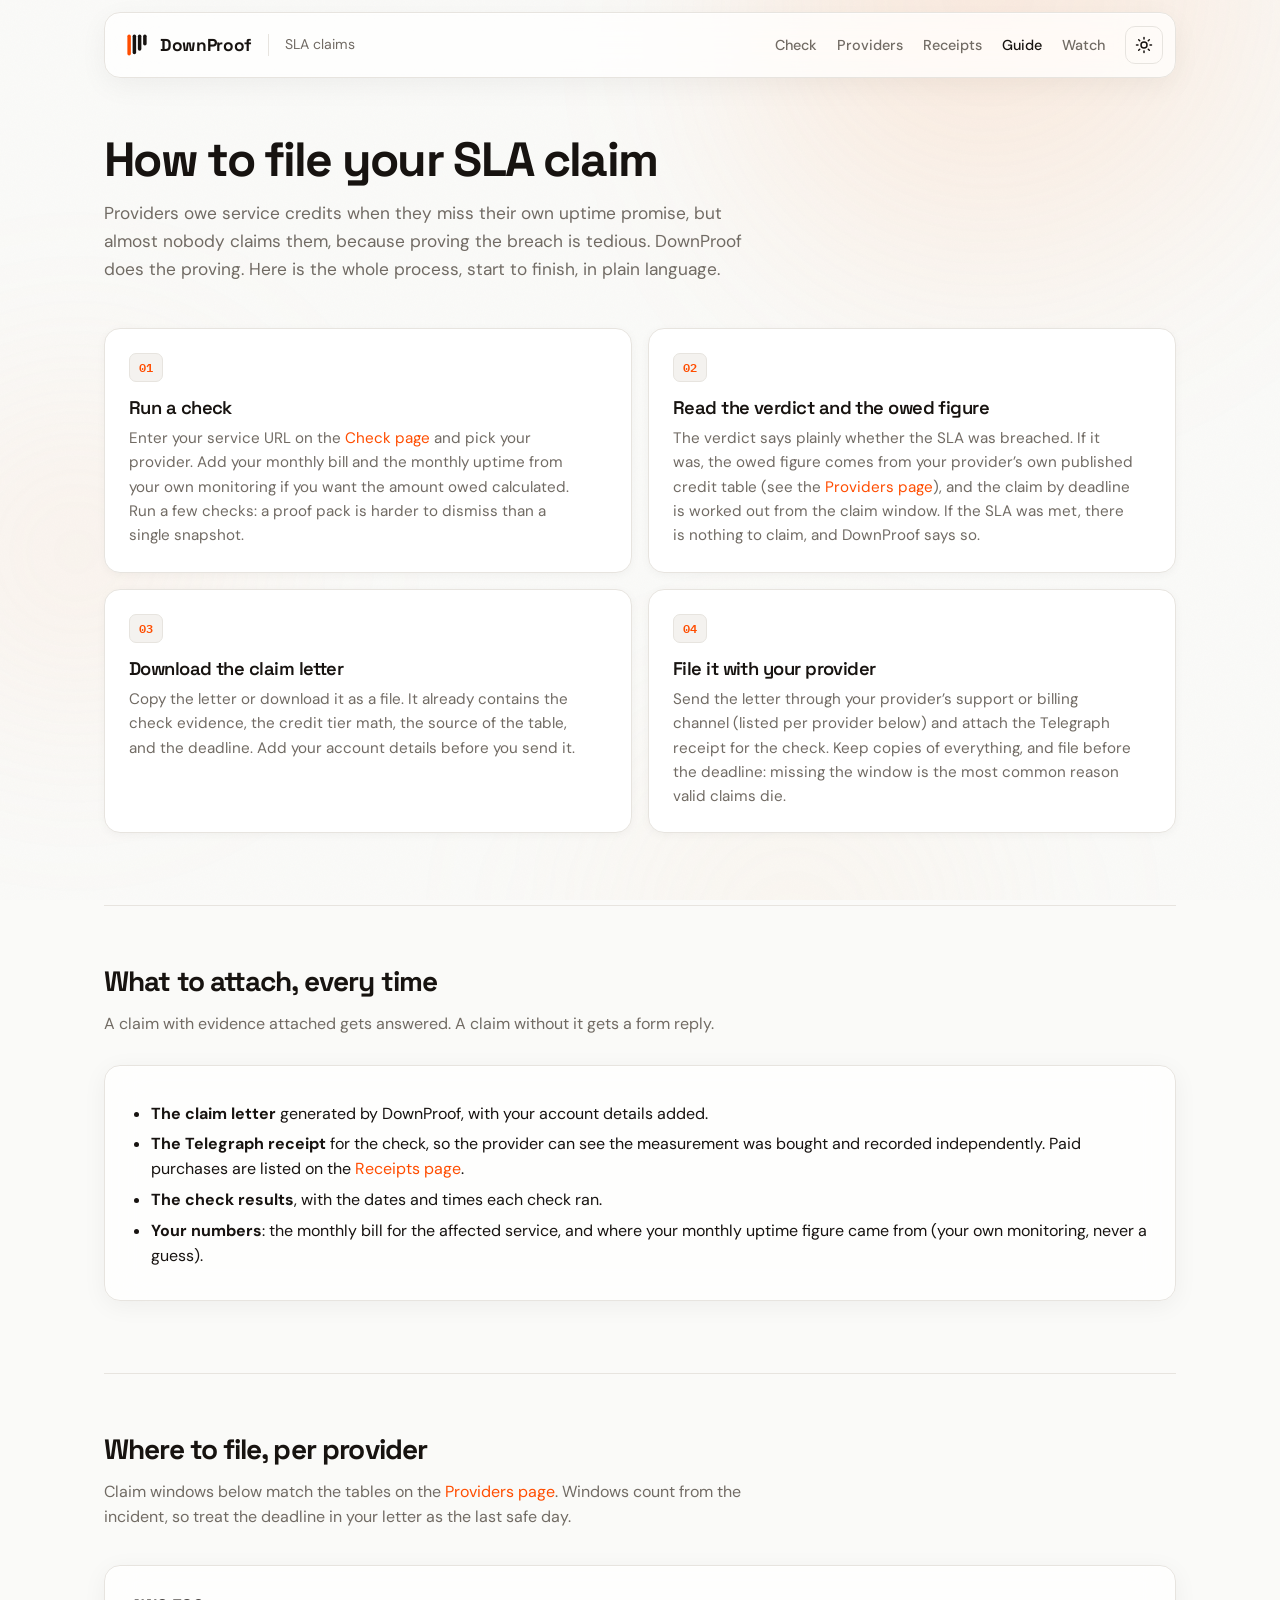
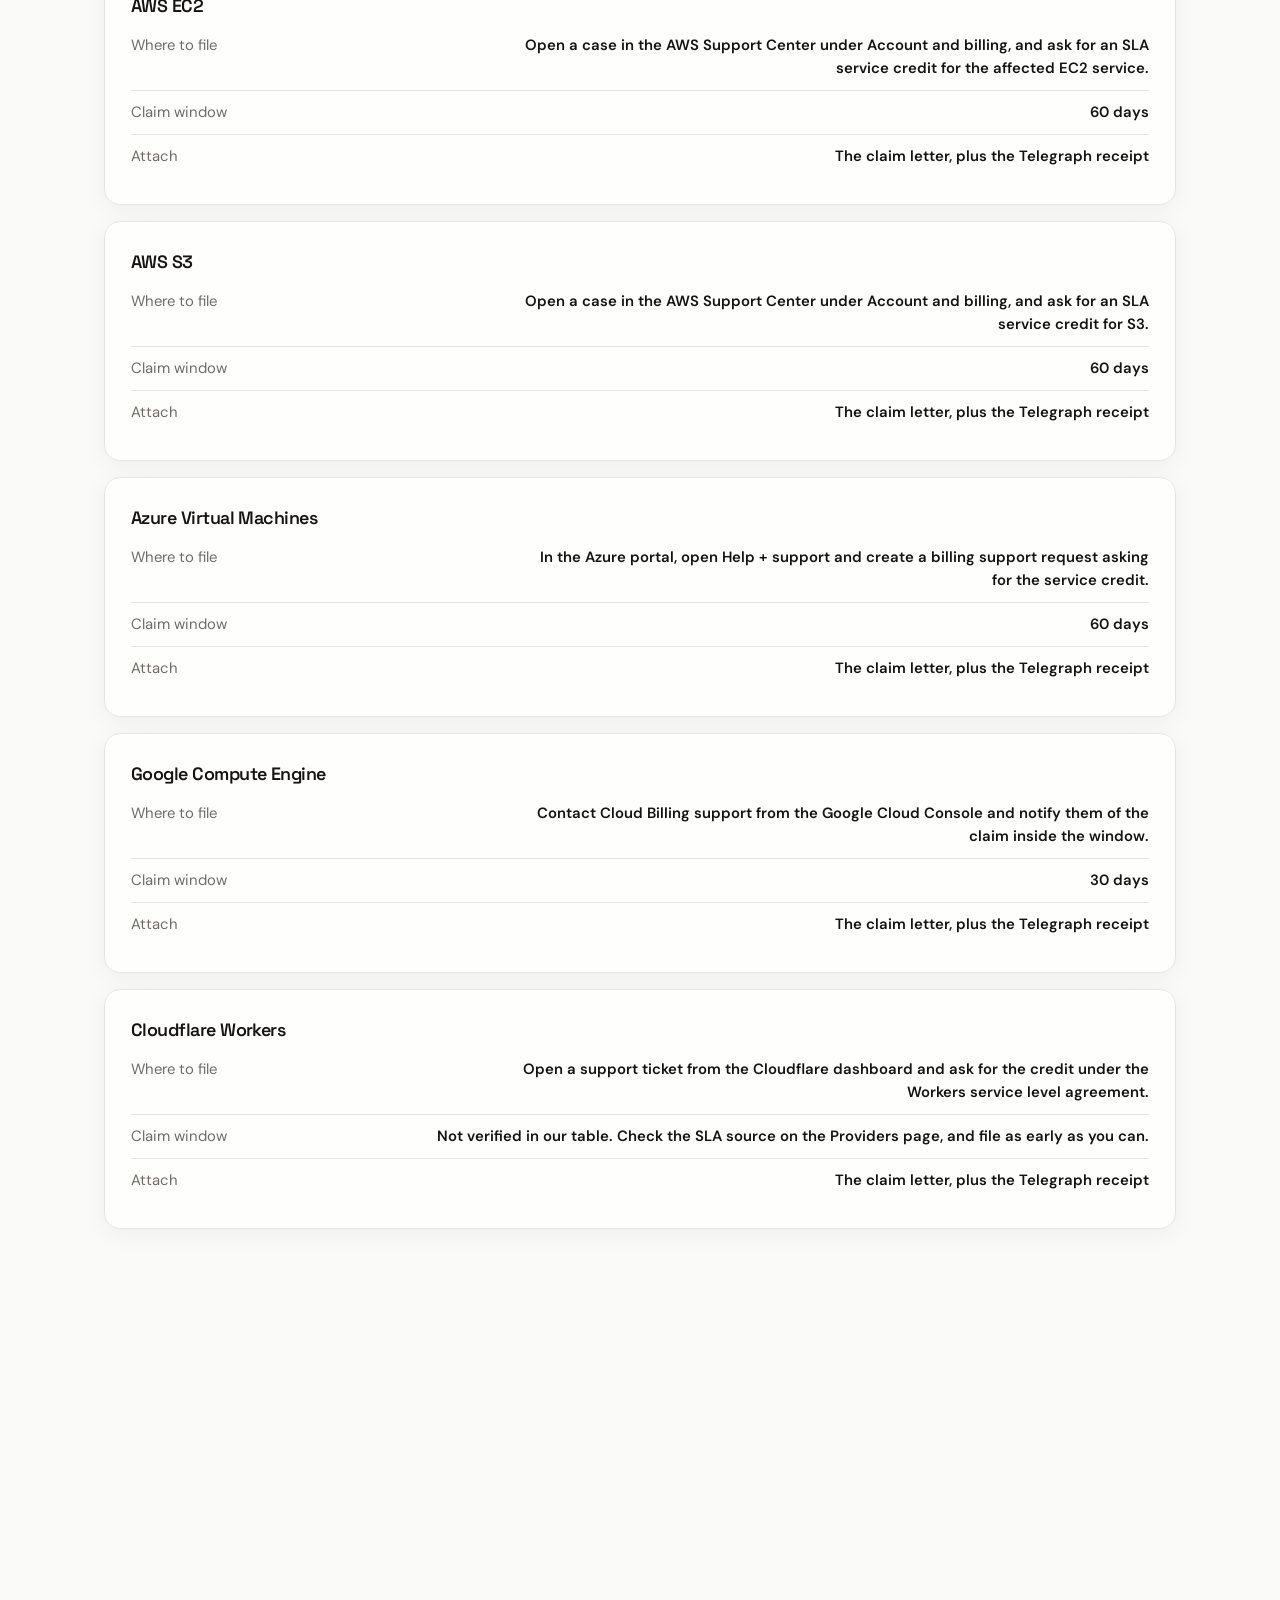
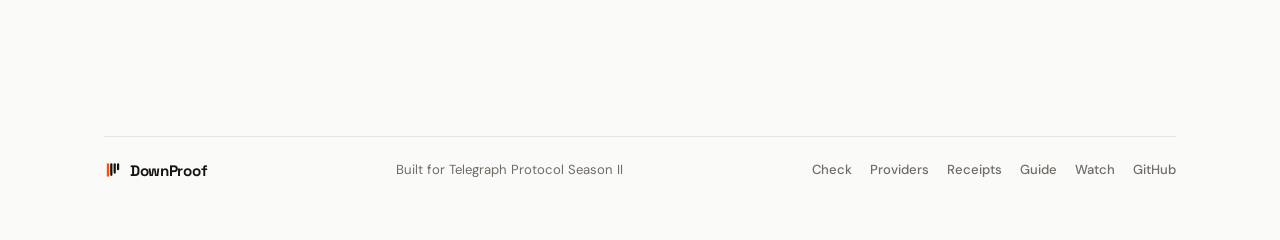
==== web/guide.html @ 4e61af29 "Add Guide page: how to file an SLA claim" ====
<!DOCTYPE html>
<html lang="en" data-theme="light">
<head>
<meta charset="utf-8">
<meta name="viewport" content="width=device-width, initial-scale=1">
<title>How to file your SLA claim: DownProof</title>
<meta name="description" content="A plain step by step guide to claiming the SLA credit your provider owes you, with where to file for each provider DownProof covers.">
<meta name="theme-color" content="#FAFAF8">
<link rel="preconnect" href="https://fonts.googleapis.com">
<link rel="preconnect" href="https://fonts.gstatic.com" crossorigin>
<link href="https://fonts.googleapis.com/css2?family=DM+Sans:wght@400;500;600;700&family=Space+Grotesk:wght@500;600;700&family=IBM+Plex+Mono:wght@400;500;600&display=swap" rel="stylesheet">
<script>
  // Set the theme before first paint: saved choice, else OS preference.
  (function () {
    var t = null;
    try { t = localStorage.getItem("dp-theme"); } catch (e) { /* private mode */ }
    if (t !== "dark" && t !== "light") {
      t = (window.matchMedia && window.matchMedia("(prefers-color-scheme: dark)").matches) ? "dark" : "light";
    }
    document.documentElement.setAttribute("data-theme", t);
  })();
</script>
<style>
  :root {
    --bg: #FAFAF8;
    --surface: #FFFFFF;
    --surface-2: #F4F2EF;
    --ink: #171310;
    --muted: #716B64;
    --border: #E7E4DF;
    --accent: #FF4D00;
    --accent-hover: #E64400;
    --accent-ink: #FFFFFF;
    --accent-soft: #FFF1E9;
    --amber: #FF9E00;
    --ok: #0E9F5A;
    --ok-bg: #E9F7EF;
    --ok-border: #C4E9D4;
    --bad: #E5484D;
    --bad-bg: #FDECEC;
    --bad-border: #F6CACA;
    --glass: rgba(255, 255, 255, .74);
    --glass-strong: rgba(255, 255, 255, .88);
    --glass-edge: #E7E4DF;
    --glass-shadow: 0 10px 34px rgba(23, 19, 16, .07);
    --shadow: 0 5px 24px rgba(23, 19, 16, .05);
    --shadow-sm: 0 2px 10px rgba(23, 19, 16, .04);
    --display: "Space Grotesk", "DM Sans", sans-serif;
    --body: "DM Sans", -apple-system, BlinkMacSystemFont, "Segoe UI", sans-serif;
    --mono: "IBM Plex Mono", ui-monospace, SFMono-Regular, Menlo, Consolas, monospace;
  }
  [data-theme="dark"] {
    --bg: #0A0908;
    --surface: #141210;
    --surface-2: #1E1B18;
    --ink: #F5F1EC;
    --muted: #A8A29A;
    --border: #2A2622;
    --accent: #FF7A29;
    --accent-hover: #FF8C42;
    --accent-ink: #221103;
    --accent-soft: #2A1A0E;
    --amber: #FFB35C;
    --ok: #3ECF74;
    --ok-bg: #0E2A1A;
    --ok-border: #1E4A30;
    --bad: #FF6B70;
    --bad-bg: #331416;
    --bad-border: #5A2327;
    --glass: rgba(20, 18, 16, .72);
    --glass-strong: rgba(22, 20, 17, .88);
    --glass-edge: #2A2622;
    --glass-shadow: 0 12px 38px rgba(0, 0, 0, .45);
    --shadow: 0 5px 24px rgba(0, 0, 0, .35);
    --shadow-sm: 0 2px 10px rgba(0, 0, 0, .3);
  }
  /* Near-opaque fallback where backdrop-filter is unavailable. */
  @supports not ((backdrop-filter: blur(1px)) or (-webkit-backdrop-filter: blur(1px))) {
    :root { --glass: rgba(255,255,255,.97); --glass-strong: #FFFFFF; }
    [data-theme="dark"] { --glass: rgba(20,18,16,.97); --glass-strong: #141210; }
  }
  * { box-sizing: border-box; }
  html { scroll-behavior: smooth; }
  body {
    margin: 0; background: var(--bg); color: var(--ink);
    font-family: var(--body); line-height: 1.55; font-size: 16px;
    -webkit-font-smoothing: antialiased; text-rendering: optimizeLegibility;
    transition: background-color .25s ease, color .25s ease;
  }
  ::selection { background: var(--accent); color: var(--accent-ink); }
  a { color: var(--accent); text-decoration: none; }
  a:hover { text-decoration: underline; }
  :focus-visible { outline: 2px solid var(--accent); outline-offset: 2px; border-radius: 4px; }
  h1, h2, h3 { font-family: var(--display); letter-spacing: -0.03em; }

  /* Aurora background: a faint warm wash, kept quiet on purpose. */
  .bg-fx { position: fixed; inset: 0; z-index: 0; overflow: hidden; pointer-events: none; }
  .bg-fx .blob { position: absolute; border-radius: 50%; filter: blur(80px); will-change: transform, opacity; }
  .bg-fx .b1 {
    width: 58vw; height: 58vw; min-width: 500px; min-height: 500px;
    top: -24vw; right: -12vw;
    background: radial-gradient(circle at 40% 40%, rgba(255,138,61,.16), rgba(255,138,61,0) 65%);
    animation: drift1 30s ease-in-out infinite alternate;
  }
  .bg-fx .b2 {
    width: 44vw; height: 44vw; min-width: 380px; min-height: 380px;
    top: 30vh; left: -16vw;
    background: radial-gradient(circle at 50% 50%, rgba(255,183,140,.13), rgba(255,183,140,0) 65%);
    animation: drift2 36s ease-in-out infinite alternate;
  }
  .bg-fx .b3 {
    width: 48vw; height: 48vw; min-width: 420px; min-height: 420px;
    bottom: -26vw; right: 14vw;
    background: radial-gradient(circle at 50% 50%, rgba(255,205,160,.10), rgba(255,205,160,0) 68%);
    animation: drift1 40s ease-in-out infinite alternate-reverse;
  }
  [data-theme="dark"] .bg-fx .b1 { background: radial-gradient(circle at 40% 40%, rgba(255,96,0,.13), rgba(255,96,0,0) 65%); }
  [data-theme="dark"] .bg-fx .b2 { background: radial-gradient(circle at 50% 50%, rgba(255,70,0,.08), rgba(255,70,0,0) 65%); }
  [data-theme="dark"] .bg-fx .b3 { background: radial-gradient(circle at 50% 50%, rgba(150,45,0,.09), rgba(150,45,0,0) 68%); }
  @keyframes drift1 {
    from { transform: translate3d(0,0,0) scale(1); opacity: .85; }
    to   { transform: translate3d(-3vw, 3vh, 0) scale(1.08); opacity: 1; }
  }
  @keyframes drift2 {
    from { transform: translate3d(0,0,0) scale(1.04); opacity: 1; }
    to   { transform: translate3d(3vw, -2.5vh, 0) scale(.96); opacity: .8; }
  }
  .bg-fx .noise {
    position: absolute; inset: 0; opacity: .04; mix-blend-mode: overlay;
    background-image: url("data:image/svg+xml,%3Csvg xmlns='http://www.w3.org/2000/svg' width='160' height='160'%3E%3Cfilter id='n'%3E%3CfeTurbulence type='fractalNoise' baseFrequency='0.9' numOctaves='2' stitchTiles='stitch'/%3E%3C/filter%3E%3Crect width='160' height='160' filter='url(%23n)' opacity='0.6'/%3E%3C/svg%3E");
  }
  [data-theme="dark"] .bg-fx .noise { opacity: .05; }

  /* Nav: a floating glass bar, detached inside the content width. */
  .nav { position: sticky; top: 12px; z-index: 50; margin-top: 12px; padding: 0 24px; }
  .nav-inner {
    max-width: 1072px; margin: 0 auto; height: 66px;
    display: flex; align-items: center; gap: 16px;
    padding: 0 12px 0 18px; border-radius: 16px;
    background: var(--glass);
    -webkit-backdrop-filter: blur(26px) saturate(150%);
    backdrop-filter: blur(26px) saturate(150%);
    border: 1px solid var(--glass-edge);
    box-shadow: inset 0 1px 0 rgba(255,255,255,.55), 0 8px 28px rgba(23,19,16,.05);
    transition: box-shadow .25s ease;
  }
  [data-theme="dark"] .nav-inner { box-shadow: inset 0 1px 0 rgba(255,255,255,.06), 0 8px 28px rgba(0,0,0,.38); }
  .nav.scrolled .nav-inner { box-shadow: inset 0 1px 0 rgba(255,255,255,.55), 0 14px 36px rgba(23,19,16,.10); }
  [data-theme="dark"] .nav.scrolled .nav-inner { box-shadow: inset 0 1px 0 rgba(255,255,255,.06), 0 14px 36px rgba(0,0,0,.55); }
  .brand {
    display: inline-flex; align-items: center; gap: 9px;
    color: var(--ink); font-family: var(--display); font-weight: 700;
    font-size: 1.08rem; letter-spacing: -0.02em;
  }
  .brand:hover { text-decoration: none; }
  .brand svg { display: block; }
  .nav-div { width: 1px; height: 22px; background: var(--border); flex: none; }
  .nav-context { color: var(--muted); font-size: .88rem; white-space: nowrap; }
  .nav-links { margin-left: auto; display: flex; align-items: center; gap: 20px; }
  .nav-links a { color: var(--muted); font-weight: 500; font-size: .9rem; transition: color .16s ease; }
  .nav-links a:hover { color: var(--ink); text-decoration: none; }
  .dot {
    width: 8px; height: 8px; border-radius: 50%; background: var(--ok); flex: none;
    animation: pulse 2s ease-in-out infinite;
  }
  @keyframes pulse {
    0%, 100% { box-shadow: 0 0 0 0 color-mix(in srgb, var(--ok) 45%, transparent); }
    50% { box-shadow: 0 0 0 5px transparent; }
  }
  .icon-btn {
    display: inline-flex; align-items: center; justify-content: center;
    width: 38px; height: 38px; border-radius: 10px; flex: none;
    background: transparent; border: 1px solid var(--border); color: var(--ink);
    cursor: pointer; padding: 0;
    transition: transform .16s ease, background-color .16s ease;
  }
  .icon-btn:hover { background: var(--surface-2); }
  .icon-btn:active { transform: scale(.96); }
  .icon-btn svg { display: block; }
  [data-theme="light"] .icon-moon { display: none; }
  [data-theme="dark"] .icon-sun { display: none; }

  /* Layout */
  main { max-width: 1120px; margin: 0 auto; padding: 0 24px 48px; position: relative; z-index: 1; }
  section { scroll-margin-top: 100px; }

  /* Scroll reveal (armed by JS adding html.anim) */
  html.anim .reveal {
    opacity: 0; transform: translateY(14px);
    transition: opacity .7s ease, transform .7s cubic-bezier(.22,.61,.36,1);
    transition-delay: var(--d, 0s);
  }
  html.anim .reveal.in { opacity: 1; transform: none; }

  /* Hero */
  .hero { padding: 64px 0 40px; max-width: 820px; }
  .hero h1 {
    font-size: clamp(2.6rem, 6.2vw, 4.3rem); line-height: 1.04; font-weight: 700;
    margin: 0 0 22px; letter-spacing: -0.035em;
  }
  .hero h1 .hl {
    background: linear-gradient(90deg, var(--accent), var(--amber), var(--accent));
    background-size: 220% 100%;
    -webkit-background-clip: text; background-clip: text;
    -webkit-text-fill-color: transparent; color: transparent;
    animation: gradShift 7s ease-in-out infinite;
  }
  @keyframes gradShift {
    0%, 100% { background-position: 0% 50%; }
    50% { background-position: 100% 50%; }
  }
  .sub { color: var(--muted); font-size: 1.14rem; line-height: 1.62; margin: 0 0 34px; max-width: 660px; }
  .cta-row { display: flex; gap: 12px; flex-wrap: wrap; }
  .btn {
    display: inline-flex; align-items: center; gap: 9px;
    font-weight: 600; font-size: .95rem; border-radius: 10px; padding: 12px 20px;
    border: 1px solid transparent; cursor: pointer;
    transition: background-color .16s ease, transform .16s ease, box-shadow .16s ease;
  }
  .btn:hover { text-decoration: none; }
  .btn:active { transform: scale(.98); }
  .btn .arr { display: inline-block; transition: transform .16s ease; }
  .btn:hover .arr { transform: translateX(3px); }
  .btn.primary {
    background: var(--ink); color: var(--bg);
    box-shadow: 0 6px 20px rgba(23,19,16,.14);
  }
  .btn.primary:hover { background: color-mix(in srgb, var(--ink) 88%, var(--bg)); }
  .btn.ghost {
    color: var(--ink); background: var(--surface);
    border-color: var(--border); box-shadow: var(--shadow-sm);
  }
  .btn.ghost:hover { background: var(--surface-2); }
  .stats {
    list-style: none; display: flex; flex-wrap: wrap; gap: 10px 0;
    margin: 44px 0 0; padding: 18px 24px; border-radius: 14px;
    background: var(--surface); border: 1px solid var(--border); box-shadow: var(--shadow-sm);
  }
  .stats li {
    font-family: var(--mono); font-size: .78rem; color: var(--muted); letter-spacing: .02em;
    padding: 2px 28px; border-left: 1px solid var(--border);
  }
  .stats li:first-child { padding-left: 0; border-left: 0; }
  .stats li:last-child { padding-right: 0; }
  .stats strong {
    display: block; font-family: var(--display); font-size: 1.45rem; color: var(--ink);
    letter-spacing: -0.03em; margin-bottom: 2px; font-variant-numeric: tabular-nums;
  }

  /* Checker */
  .checker-card {
    border-radius: 18px; padding: 32px; margin-top: 8px;
    background: var(--glass);
    -webkit-backdrop-filter: blur(26px) saturate(150%);
    backdrop-filter: blur(26px) saturate(150%);
    border: 1px solid var(--glass-edge);
    box-shadow: inset 0 1px 0 rgba(255,255,255,.55), var(--shadow);
  }
  [data-theme="dark"] .checker-card { box-shadow: inset 0 1px 0 rgba(255,255,255,.05), var(--shadow); }
  .checker-head { display: flex; align-items: baseline; gap: 16px; flex-wrap: wrap; margin-bottom: 8px; }
  .checker-head h2 { margin: 0; font-size: 1.5rem; }
  .checker-head p { margin: 0; color: var(--muted); font-size: .95rem; }
  .form-grid { display: grid; grid-template-columns: 1fr 1fr; gap: 4px 20px; }
  .field.span-2 { grid-column: span 2; }
  label {
    display: block; margin: 16px 0 7px;
    font-family: var(--mono); font-size: .72rem; font-weight: 600;
    letter-spacing: .1em; text-transform: uppercase; color: var(--ink);
  }
  .hint { display: block; margin: 8px 0 0; font-family: var(--body); font-size: .8rem; font-weight: 400; letter-spacing: 0; text-transform: none; color: var(--muted); }
  input, select {
    width: 100%; padding: 12px 14px; font-size: 1rem; font-family: var(--body);
    border-radius: 10px; border: 1px solid var(--border);
    background: color-mix(in srgb, var(--surface) 65%, transparent); color: var(--ink);
    transition: border-color .16s ease, box-shadow .16s ease, background-color .16s ease;
  }
  input::placeholder { color: var(--muted); opacity: .75; }
  input:focus, select:focus {
    outline: none; border-color: var(--accent);
    background: var(--surface);
    box-shadow: 0 0 0 4px color-mix(in srgb, var(--accent) 16%, transparent);
  }
  button {
    cursor: pointer; border: 0; border-radius: 10px; padding: 12px 18px;
    font-size: 1rem; font-weight: 600; font-family: var(--body);
    background: var(--accent); color: var(--accent-ink);
    transition: transform .16s ease, background-color .16s ease, box-shadow .16s ease;
  }
  button:hover { background: var(--accent-hover); }
  button:active { transform: scale(.98); }
  button:disabled { opacity: .55; cursor: wait; }
  button.secondary {
    background: var(--surface); color: var(--ink); border: 1px solid var(--border);
    padding: 9px 16px; font-size: .9rem;
  }
  button.secondary:hover { background: var(--surface-2); }
  #run {
    width: 100%; margin-top: 24px; padding: 15px 18px; font-size: 1rem; border-radius: 12px;
    background: var(--accent); color: var(--accent-ink);
    box-shadow: 0 10px 24px -10px color-mix(in srgb, var(--accent) 50%, transparent);
  }
  #run:hover { background: var(--accent-hover); }
  #status { min-height: 1.5em; color: var(--muted); margin: 14px 0 0; font-size: .92rem; }
  #status:not(:empty)::before { content: "› "; color: var(--accent); font-weight: 700; }
  #status:not(:empty)::after {
    content: ""; display: inline-block; width: 7px; height: 7px; margin-left: 8px;
    border-radius: 50%; background: var(--accent); vertical-align: middle;
    animation: statusPulse 1.1s ease-in-out infinite;
  }
  @keyframes statusPulse {
    0%, 100% { opacity: .25; transform: scale(.8); }
    50% { opacity: 1; transform: scale(1.15); }
  }

  /* Results */
  #results { margin-top: 32px; display: none; }
  .verdict {
    border-radius: 16px; padding: 26px 30px; font-family: var(--display);
    font-size: clamp(1.3rem, 3vw, 1.7rem); font-weight: 700; text-align: left;
    letter-spacing: -0.02em;
    display: flex; align-items: center; gap: 18px; color: #fff;
    -webkit-backdrop-filter: blur(14px) saturate(150%);
    backdrop-filter: blur(14px) saturate(150%);
    border: 1px solid rgba(255,255,255,.35);
    text-shadow: 0 1px 2px rgba(0,0,0,.12);
  }
  .verdict::before {
    content: ""; flex: none; width: 44px; height: 44px; border-radius: 50%;
    display: inline-flex; align-items: center; justify-content: center;
    font-size: 1.3rem; font-weight: 700; color: #fff; text-align: center; line-height: 44px;
    background: rgba(255,255,255,.22);
    box-shadow: inset 0 0 0 1px rgba(255,255,255,.45);
  }
  .verdict.ok {
    background: linear-gradient(130deg,
      color-mix(in srgb, var(--ok) 94%, transparent),
      color-mix(in srgb, var(--ok) 72%, transparent));
    box-shadow: 0 14px 30px -14px color-mix(in srgb, var(--ok) 45%, transparent);
  }
  .verdict.ok::before { content: "✓"; }
  .verdict.bad {
    background: linear-gradient(130deg,
      color-mix(in srgb, var(--bad) 94%, transparent),
      color-mix(in srgb, var(--bad) 72%, transparent));
    box-shadow: 0 14px 30px -14px color-mix(in srgb, var(--bad) 45%, transparent);
  }
  .verdict.bad::before { content: "!"; }
  .check {
    background: var(--glass); border: 1px solid var(--glass-edge); border-left: 4px solid var(--ok);
    border-radius: 14px; padding: 14px 18px; margin-top: 10px;
    -webkit-backdrop-filter: blur(20px) saturate(150%);
    backdrop-filter: blur(20px) saturate(150%);
    box-shadow: inset 0 1px 0 rgba(255,255,255,.4), var(--shadow-sm);
  }
  [data-theme="dark"] .check { box-shadow: inset 0 1px 0 rgba(255,255,255,.05), var(--shadow-sm); }
  .check:has(.tag.bad) { border-left-color: var(--bad); }
  .check .tag { font-weight: 700; font-family: var(--mono); font-size: .85rem; letter-spacing: .03em; }
  .check .tag.ok { color: var(--ok); } .check .tag.bad { color: var(--bad); }
  .check p { margin: 4px 0; }
  .check p + p { color: var(--muted); font-size: .95rem; }
  .panel {
    background: var(--glass); border: 1px solid var(--glass-edge); border-radius: 16px;
    padding: 26px; margin-top: 16px;
    -webkit-backdrop-filter: blur(20px) saturate(150%);
    backdrop-filter: blur(20px) saturate(150%);
    box-shadow: inset 0 1px 0 rgba(255,255,255,.4), var(--shadow);
  }
  [data-theme="dark"] .panel { box-shadow: inset 0 1px 0 rgba(255,255,255,.05), var(--shadow); }
  .panel h2 { margin: 0 0 10px; font-size: 1.2rem; }
  .panel p { margin: 8px 0; }
  .panel .hint { font-family: var(--body); font-size: .85rem; letter-spacing: 0; text-transform: none; }
  .owed {
    font-family: var(--display); font-size: clamp(2.8rem, 6.5vw, 4rem); font-weight: 700;
    line-height: 1.05; margin: 6px 0 10px; letter-spacing: -0.04em;
    font-variant-numeric: tabular-nums;
    background: linear-gradient(92deg, var(--accent), var(--amber));
    -webkit-background-clip: text; background-clip: text;
    -webkit-text-fill-color: transparent; color: transparent;
  }
  #letterpanel { background: var(--glass-strong); }
  textarea {
    width: 100%; min-height: 320px; padding: 18px; border-radius: 12px; resize: vertical;
    border: 1px solid var(--border);
    background: color-mix(in srgb, var(--surface) 72%, transparent); color: var(--ink);
    font-family: var(--mono); font-size: .85rem; line-height: 1.6;
    box-shadow: inset 0 1px 3px rgba(23,19,16,.05);
  }
  .row { display: flex; gap: 10px; margin-top: 12px; flex-wrap: wrap; }

  /* Sections: hairline rhythm, calm panels. */
  .section { margin-top: 72px; padding-top: 54px; border-top: 1px solid var(--border); }
  .section-head { max-width: 640px; margin-bottom: 28px; }
  .section-head h2 { font-size: 1.75rem; margin: 0 0 8px; }
  .section-head p { color: var(--muted); margin: 0; }
  .bento { display: grid; grid-template-columns: repeat(6, 1fr); gap: 16px; }
  .cell {
    background: var(--surface); border: 1px solid var(--border);
    border-radius: 16px; padding: 24px; box-shadow: var(--shadow-sm);
    transition: background-color .16s ease, transform .16s ease, box-shadow .16s ease;
  }
  .cell:hover { background: var(--surface-2); transform: translateY(-1px); box-shadow: var(--shadow); }
  .step-a { grid-column: span 3; }
  .step-b { grid-column: span 3; }
  .step-c { grid-column: span 3; }
  .honesty-cell { grid-column: span 3; }
  .cell .num {
    font-family: var(--mono); font-size: .78rem; font-weight: 600; color: var(--accent);
    font-variant-numeric: tabular-nums;
    background: var(--surface-2); border: 1px solid var(--border);
    border-radius: 7px; padding: 4px 9px; display: inline-block;
  }
  .cell h3 { margin: 14px 0 6px; font-size: 1.15rem; font-weight: 600; line-height: 1.3; }
  .cell p { margin: 0; color: var(--muted); font-size: .95rem; line-height: 1.6; max-width: 46ch; }
  .honesty-cell strong { color: var(--ink); }
  .providers { display: grid; grid-template-columns: repeat(6, 1fr); gap: 16px; }
  .provider-card {
    position: relative; overflow: hidden;
    grid-column: span 2;
    background: var(--surface); border: 1px solid var(--border); box-shadow: var(--shadow-sm);
    border-radius: 14px; padding: 22px 24px;
    display: flex; align-items: center; justify-content: space-between; gap: 12px;
    transition: transform .16s ease, box-shadow .16s ease;
  }
  .provider-card::before {
    content: ""; position: absolute; inset: 0; pointer-events: none; opacity: 0;
    background: radial-gradient(320px circle at var(--mx, 50%) var(--my, 50%),
      color-mix(in srgb, var(--accent) 10%, transparent), transparent 65%);
    transition: opacity .16s ease;
  }
  .provider-card:hover { transform: translateY(-2px); box-shadow: var(--shadow); }
  .provider-card:hover::before { opacity: 1; }
  .provider-card .pname { font-weight: 600; position: relative; }
  .provider-card .sla { font-family: var(--mono); font-size: .82rem; color: var(--accent); font-weight: 600; white-space: nowrap; position: relative; }
  .provider-card.muted-card { grid-column: span 6; background: var(--surface-2); box-shadow: none; justify-content: flex-start; }
  .provider-card.muted-card .pname { color: var(--muted); font-weight: 500; font-size: .93rem; }

  /* Footer: a slim strip, nothing more. */
  footer {
    margin-top: 72px; border-top: 1px solid var(--border);
    padding: 22px 0 10px; color: var(--muted);
    position: relative; z-index: 1;
  }
  .foot-row {
    display: flex; align-items: center; justify-content: space-between;
    gap: 10px 20px; flex-wrap: wrap;
  }
  .foot-brand {
    display: inline-flex; align-items: center; gap: 8px;
    font-family: var(--display); font-weight: 700; color: var(--ink);
    font-size: .95rem; letter-spacing: -0.02em;
  }
  .foot-note { font-size: .82rem; }
  .foot-links { display: flex; gap: 18px; align-items: center; }
  .foot-links a, .foot-links button {
    color: var(--muted); font-size: .82rem; font-weight: 500; transition: color .16s ease;
  }
  .foot-links a:hover, .foot-links button:hover { color: var(--ink); text-decoration: none; }
  .foot-links button {
    background: none; border: 0; padding: 0; margin: 0; cursor: pointer;
    font-family: inherit; font-size: .82rem;
  }

  /* Info modals (footer): Canopy style, dim blurred backdrop, quiet panel. */
  .modal-backdrop {
    position: fixed; inset: 0; z-index: 60;
    background: rgba(12, 10, 8, .45);
    backdrop-filter: blur(7px); -webkit-backdrop-filter: blur(7px);
    display: flex; align-items: center; justify-content: center; padding: 20px;
  }
  .modal-backdrop[hidden] { display: none; }
  .modal {
    background: var(--glass-strong);
    backdrop-filter: blur(26px) saturate(150%); -webkit-backdrop-filter: blur(26px) saturate(150%);
    border: 1px solid var(--border); border-radius: 20px;
    box-shadow: 0 30px 120px rgba(0, 0, 0, .3);
    width: 100%; max-width: 520px; max-height: calc(100vh - 48px);
    overflow-y: auto; padding: 28px;
    position: relative; z-index: 1;
  }
  .modal h3 { margin: 0 36px 6px 0; font-size: 1.15rem; font-weight: 600; letter-spacing: -0.02em; }
  .modal .modal-sub { margin: 0 0 18px; color: var(--muted); font-size: .88rem; line-height: 1.55; }
  .modal-close {
    position: absolute; top: 14px; right: 14px;
    width: 32px; height: 32px; border-radius: 9px;
    background: var(--surface-2); border: 1px solid var(--border); color: var(--muted);
    font-size: 1rem; line-height: 1; cursor: pointer;
    display: inline-flex; align-items: center; justify-content: center;
    transition: color .16s ease, background-color .16s ease;
  }
  .modal-close:hover { color: var(--ink); }
  .modal-rows { display: flex; flex-direction: column; }
  .modal-row {
    display: flex; align-items: baseline; justify-content: space-between; gap: 16px;
    padding: 11px 0; border-top: 1px solid var(--border);
  }
  .modal-row:first-child { border-top: 0; padding-top: 2px; }
  .modal-row .k { color: var(--muted); font-size: .85rem; flex: none; }
  .modal-row .v { font-weight: 600; font-size: .92rem; text-align: right; }
  .modal-row .v .dot { display: inline-block; margin-right: 7px; animation: none; vertical-align: 1px; }
  .modal-row .v-list { font-weight: 500; font-family: var(--mono); font-size: .78rem; line-height: 1.7; }
  .modal-note { margin: 16px 0 0; color: var(--muted); font-size: .85rem; line-height: 1.55; }
  .modal-raw { display: inline-block; margin-top: 16px; font-size: .82rem; font-weight: 500; color: var(--accent); }
  .modal-raw:hover { text-decoration: underline; }
  .modal pre {
    margin: 0; padding: 16px; border-radius: 12px; overflow-x: auto;
    background: var(--surface-2); border: 1px solid var(--border);
    font-family: var(--mono); font-size: .78rem; line-height: 1.6; color: var(--ink);
    white-space: pre;
  }
  .modal .modal-loading { color: var(--muted); font-size: .88rem; margin: 4px 0 0; }

  /* Responsive */
  @media (max-width: 760px) {
    .nav { top: 10px; margin-top: 10px; padding: 0 16px; }
    .nav-inner { height: 60px; padding: 0 10px 0 14px; gap: 12px; }
    .nav-links { gap: 12px; }
    .nav-links a { display: none; }
    .nav-div, .nav-context { display: none; }
    main { padding: 0 16px 40px; }
    .hero { padding: 44px 0 30px; }
    .stats { display: grid; grid-template-columns: 1fr 1fr; gap: 0; padding: 6px 0; }
    .stats li { padding: 14px 20px; border-left: 0; }
    .stats li:first-child { padding-left: 20px; }
    .stats li:nth-child(even) { border-left: 1px solid var(--border); }
    .stats li:nth-child(n+3) { border-top: 1px solid var(--border); }
    footer { padding: 22px 0 26px; }
    .foot-row { flex-direction: column; align-items: flex-start; gap: 12px; }
    .foot-links { gap: 22px; }
    .form-grid { grid-template-columns: 1fr; }
    .field.span-2 { grid-column: span 1; }
    .checker-card { padding: 22px; }
    .bento, .providers { grid-template-columns: 1fr; }
    .step-a, .step-b, .step-c, .honesty-cell, .provider-card, .provider-card.muted-card { grid-column: span 1; }
    .verdict { padding: 20px; }
  }
  @media (prefers-reduced-motion: reduce) {
    html { scroll-behavior: auto; }
    .dot { animation: none; }
    .bg-fx .blob { animation: none; }
    .hero h1 .hl { animation: none; }
    #status:not(:empty)::after { animation: none; }
    html.anim .reveal { opacity: 1; transform: none; transition: none; }
    * { transition: none !important; }
  }


  /* Subpages: shared building blocks on the homepage tokens. */
  .page-hero { padding: 56px 0 8px; max-width: 780px; }
  .page-hero h1 { font-size: clamp(2rem, 4.6vw, 3rem); line-height: 1.08; margin: 0 0 14px; letter-spacing: -0.035em; font-weight: 700; }
  .page-sub { color: var(--muted); font-size: 1.08rem; line-height: 1.62; margin: 0; max-width: 660px; }
  .nav-links a.active { color: var(--ink); }
  .cards { display: grid; grid-template-columns: 1fr 1fr; gap: 16px; margin-top: 36px; }
  .cards.single { grid-template-columns: 1fr; }
  .p-card {
    background: var(--glass); border: 1px solid var(--glass-edge); border-radius: 16px;
    padding: 26px;
    -webkit-backdrop-filter: blur(20px) saturate(150%);
    backdrop-filter: blur(20px) saturate(150%);
    box-shadow: inset 0 1px 0 rgba(255,255,255,.4), var(--shadow);
  }
  [data-theme="dark"] .p-card { box-shadow: inset 0 1px 0 rgba(255,255,255,.05), var(--shadow); }
  .p-card h2 { margin: 0 0 8px; font-size: 1.25rem; }
  .p-card h3 { margin: 0 0 4px; font-size: 1.12rem; font-weight: 600; }
  .p-card p { margin: 8px 0; }
  .p-card .lbl { color: var(--muted); font-size: .92rem; margin: 0; }
  .target-line { display: flex; align-items: baseline; gap: 10px; margin: 14px 0 4px; }
  .target-line .t { font-family: var(--mono); font-size: .72rem; font-weight: 600; letter-spacing: .1em; text-transform: uppercase; color: var(--muted); }
  .target-line .v { font-family: var(--display); font-size: 1.7rem; font-weight: 700; letter-spacing: -0.03em; color: var(--accent); font-variant-numeric: tabular-nums; }
  table.tiers { width: 100%; border-collapse: collapse; margin: 12px 0 6px; font-size: .93rem; }
  table.tiers th, table.tiers td { text-align: left; padding: 9px 10px; border-top: 1px solid var(--border); }
  table.tiers thead th { border-top: 0; font-family: var(--mono); font-size: .7rem; font-weight: 600; letter-spacing: .1em; text-transform: uppercase; color: var(--muted); }
  table.tiers td:last-child, table.tiers th:last-child { text-align: right; font-variant-numeric: tabular-nums; }
  .kv { display: flex; align-items: baseline; justify-content: space-between; gap: 16px; padding: 10px 0; border-top: 1px solid var(--border); font-size: .93rem; }
  .kv:first-of-type { border-top: 0; }
  .kv .k { color: var(--muted); flex: none; }
  .kv .v { font-weight: 600; text-align: right; }
  .kv .v.mono, .mono { font-family: var(--mono); font-size: .85rem; font-weight: 500; }
  .steps { display: grid; grid-template-columns: 1fr 1fr; gap: 16px; margin-top: 36px; }
  .steps .cell { grid-column: auto; }
  .section-note { margin-top: 28px; }
  .table-wrap { overflow-x: auto; margin-top: 8px; }
  table.ledger { width: 100%; border-collapse: collapse; font-size: .92rem; min-width: 640px; }
  table.ledger th, table.ledger td { text-align: left; padding: 10px; border-top: 1px solid var(--border); vertical-align: top; }
  table.ledger thead th { border-top: 0; font-family: var(--mono); font-size: .7rem; font-weight: 600; letter-spacing: .1em; text-transform: uppercase; color: var(--muted); }
  .empty-state { border: 1px dashed var(--border); border-radius: 14px; padding: 30px 26px; text-align: center; color: var(--muted); background: var(--surface-2); margin-top: 16px; font-size: .98rem; }
  .totals { display: grid; grid-template-columns: 1fr 1fr; gap: 16px; margin-top: 16px; }
  .big-num { font-family: var(--display); font-size: 2.3rem; font-weight: 700; letter-spacing: -0.03em; line-height: 1.1; font-variant-numeric: tabular-nums; }
  .watch-item { display: flex; align-items: baseline; justify-content: space-between; gap: 14px; flex-wrap: wrap; padding: 16px 0; border-top: 1px solid var(--border); }
  .watch-item:first-of-type { border-top: 0; padding-top: 6px; }
  .watch-item .u { font-family: var(--mono); font-size: .92rem; font-weight: 600; color: var(--ink); word-break: break-all; }
  .watch-item .meta { display: flex; gap: 8px; align-items: center; flex-wrap: wrap; margin-top: 5px; }
  .chip { font-family: var(--mono); font-size: .72rem; padding: 4px 9px; border: 1px solid var(--border); border-radius: 999px; color: var(--muted); background: var(--surface-2); white-space: nowrap; }
  .attach-list { margin: 10px 0 0; padding-left: 20px; }
  .attach-list li { margin: 6px 0; }
  .loading-note { color: var(--muted); }
  @media (max-width: 760px) {
    .cards, .steps, .totals { grid-template-columns: 1fr; }
    .page-hero { padding: 40px 0 6px; }
  }
</style>
<link rel="icon" href="data:image/svg+xml,%3Csvg xmlns='http://www.w3.org/2000/svg' viewBox='0 0 64 64'%3E%3Crect x='10' y='8' width='8' height='48' rx='4' fill='%23FF4D00'/%3E%3Crect x='22' y='8' width='8' height='45' rx='4' fill='%23101418'/%3E%3Crect x='34' y='8' width='8' height='37' rx='4' fill='%23101418'/%3E%3Crect x='46' y='8' width='8' height='25' rx='4' fill='%23101418'/%3E%3C/svg%3E">
</head>
<body>
<div class="bg-fx" aria-hidden="true">
  <span class="blob b1"></span>
  <span class="blob b2"></span>
  <span class="blob b3"></span>
  <span class="noise"></span>
</div>
<header class="nav">
  <div class="nav-inner">
    <a class="brand" href="/" aria-label="DownProof home">
      <svg width="28" height="28" viewBox="0 0 64 64" fill="none" aria-hidden="true">
        <rect x="10" y="8" width="8" height="48" rx="4" fill="#FF4D00"/>
        <rect x="22" y="8" width="8" height="45" rx="4" fill="currentColor"/>
        <rect x="34" y="8" width="8" height="37" rx="4" fill="currentColor"/>
        <rect x="46" y="8" width="8" height="25" rx="4" fill="currentColor"/>
      </svg>
      <span>DownProof</span>
    </a>
    <span class="nav-div" aria-hidden="true"></span>
    <span class="nav-context">SLA claims</span>
    <nav class="nav-links">
      <a href="/#checker">Check</a>
      <a href="/providers">Providers</a>
      <a href="/receipts">Receipts</a>
      <a href="/guide" class="active" aria-current="page">Guide</a>
      <a href="/watch">Watch</a>
      <button class="icon-btn" id="theme-toggle" type="button" aria-label="Toggle dark mode" title="Toggle dark mode">
        <svg class="icon-sun" width="18" height="18" viewBox="0 0 24 24" fill="none" stroke="currentColor" stroke-width="2" stroke-linecap="round" aria-hidden="true"><circle cx="12" cy="12" r="4"/><path d="M12 2v2M12 20v2M4.9 4.9l1.4 1.4M17.7 17.7l1.4 1.4M2 12h2M20 12h2M4.9 19.1l1.4-1.4M17.7 6.3l1.4-1.4"/></svg>
        <svg class="icon-moon" width="18" height="18" viewBox="0 0 24 24" fill="none" stroke="currentColor" stroke-width="2" stroke-linecap="round" stroke-linejoin="round" aria-hidden="true"><path d="M21 12.8A9 9 0 1 1 11.2 3a7 7 0 0 0 9.8 9.8Z"/></svg>
      </button>
    </nav>
  </div>
</header>

<main id="top">
  <section class="page-hero">
    <h1 class="reveal">How to file your SLA claim</h1>
    <p class="page-sub reveal" style="--d:.08s">Providers owe service credits when they miss their own uptime promise, but almost nobody claims them, because proving the breach is tedious. DownProof does the proving. Here is the whole process, start to finish, in plain language.</p>
  </section>

  <div class="steps">
    <div class="cell reveal">
      <span class="num">01</span>
      <h3>Run a check</h3>
      <p>Enter your service URL on the <a href="/#checker">Check page</a> and pick your provider. Add your monthly bill and the monthly uptime from your own monitoring if you want the amount owed calculated. Run a few checks: a proof pack is harder to dismiss than a single snapshot.</p>
    </div>
    <div class="cell reveal" style="--d:.08s">
      <span class="num">02</span>
      <h3>Read the verdict and the owed figure</h3>
      <p>The verdict says plainly whether the SLA was breached. If it was, the owed figure comes from your provider&rsquo;s own published credit table (see the <a href="/providers">Providers page</a>), and the claim by deadline is worked out from the claim window. If the SLA was met, there is nothing to claim, and DownProof says so.</p>
    </div>
    <div class="cell reveal">
      <span class="num">03</span>
      <h3>Download the claim letter</h3>
      <p>Copy the letter or download it as a file. It already contains the check evidence, the credit tier math, the source of the table, and the deadline. Add your account details before you send it.</p>
    </div>
    <div class="cell reveal" style="--d:.08s">
      <span class="num">04</span>
      <h3>File it with your provider</h3>
      <p>Send the letter through your provider&rsquo;s support or billing channel (listed per provider below) and attach the Telegraph receipt for the check. Keep copies of everything, and file before the deadline: missing the window is the most common reason valid claims die.</p>
    </div>
  </div>

  <section class="section">
    <div class="section-head reveal">
      <h2>What to attach, every time</h2>
      <p>A claim with evidence attached gets answered. A claim without it gets a form reply.</p>
    </div>
    <div class="p-card reveal">
      <ul class="attach-list">
        <li><strong>The claim letter</strong> generated by DownProof, with your account details added.</li>
        <li><strong>The Telegraph receipt</strong> for the check, so the provider can see the measurement was bought and recorded independently. Paid purchases are listed on the <a href="/receipts">Receipts page</a>.</li>
        <li><strong>The check results</strong>, with the dates and times each check ran.</li>
        <li><strong>Your numbers</strong>: the monthly bill for the affected service, and where your monthly uptime figure came from (your own monitoring, never a guess).</li>
      </ul>
    </div>
  </section>

  <section class="section">
    <div class="section-head reveal">
      <h2>Where to file, per provider</h2>
      <p>Claim windows below match the tables on the <a href="/providers">Providers page</a>. Windows count from the incident, so treat the deadline in your letter as the last safe day.</p>
    </div>
    <div class="cards single">
    <article class="p-card reveal">
      <h3>AWS EC2</h3>
      <div class="kv"><span class="k">Where to file</span><span class="v" style="max-width:62%">Open a case in the AWS Support Center under Account and billing, and ask for an SLA service credit for the affected EC2 service.</span></div>
      <div class="kv"><span class="k">Claim window</span><span class="v">60 days</span></div>
      <div class="kv"><span class="k">Attach</span><span class="v">The claim letter, plus the Telegraph receipt</span></div>
    </article>
    <article class="p-card reveal">
      <h3>AWS S3</h3>
      <div class="kv"><span class="k">Where to file</span><span class="v" style="max-width:62%">Open a case in the AWS Support Center under Account and billing, and ask for an SLA service credit for S3.</span></div>
      <div class="kv"><span class="k">Claim window</span><span class="v">60 days</span></div>
      <div class="kv"><span class="k">Attach</span><span class="v">The claim letter, plus the Telegraph receipt</span></div>
    </article>
    <article class="p-card reveal">
      <h3>Azure Virtual Machines</h3>
      <div class="kv"><span class="k">Where to file</span><span class="v" style="max-width:62%">In the Azure portal, open Help + support and create a billing support request asking for the service credit.</span></div>
      <div class="kv"><span class="k">Claim window</span><span class="v">60 days</span></div>
      <div class="kv"><span class="k">Attach</span><span class="v">The claim letter, plus the Telegraph receipt</span></div>
    </article>
    <article class="p-card reveal">
      <h3>Google Compute Engine</h3>
      <div class="kv"><span class="k">Where to file</span><span class="v" style="max-width:62%">Contact Cloud Billing support from the Google Cloud Console and notify them of the claim inside the window.</span></div>
      <div class="kv"><span class="k">Claim window</span><span class="v">30 days</span></div>
      <div class="kv"><span class="k">Attach</span><span class="v">The claim letter, plus the Telegraph receipt</span></div>
    </article>
    <article class="p-card reveal">
      <h3>Cloudflare Workers</h3>
      <div class="kv"><span class="k">Where to file</span><span class="v" style="max-width:62%">Open a support ticket from the Cloudflare dashboard and ask for the credit under the Workers service level agreement.</span></div>
      <div class="kv"><span class="k">Claim window</span><span class="v">Not verified in our table. Check the SLA source on the Providers page, and file as early as you can.</span></div>
      <div class="kv"><span class="k">Attach</span><span class="v">The claim letter, plus the Telegraph receipt</span></div>
    </article>
    <article class="p-card reveal">
      <h3>DigitalOcean Spaces</h3>
      <div class="kv"><span class="k">Where to file</span><span class="v" style="max-width:62%">Open a support ticket from the DigitalOcean control panel and ask for the Spaces SLA credit.</span></div>
      <div class="kv"><span class="k">Claim window</span><span class="v">Not verified in our table. Check the SLA source on the Providers page, and file as early as you can.</span></div>
      <div class="kv"><span class="k">Attach</span><span class="v">The claim letter, plus the Telegraph receipt</span></div>
    </article>
    </div>
    <div class="p-card section-note reveal">
      <h2>If the SLA was met</h2>
      <p>There is nothing to file, and filing anyway would be a false claim. DownProof writes a signed honesty record instead of a letter, so the check is on the record either way. That honesty is deliberate: it is what makes the real claims believable.</p>
    </div>
  </section>
  <footer>
    <div class="foot-row">
      <span class="foot-brand">
        <svg width="18" height="18" viewBox="0 0 64 64" fill="none" aria-hidden="true">
        <rect x="10" y="8" width="8" height="48" rx="4" fill="#FF4D00"/>
        <rect x="22" y="8" width="8" height="45" rx="4" fill="currentColor"/>
        <rect x="34" y="8" width="8" height="37" rx="4" fill="currentColor"/>
        <rect x="46" y="8" width="8" height="25" rx="4" fill="currentColor"/>
      </svg>
        DownProof
      </span>
      <span class="foot-note">Built for Telegraph Protocol Season II</span>
      <nav class="foot-links">
        <a href="/#checker">Check</a>
        <a href="/providers">Providers</a>
        <a href="/receipts">Receipts</a>
        <a href="/guide">Guide</a>
        <a href="/watch">Watch</a>
        <a href="https://github.com/Jacksonx28/downproof" target="_blank" rel="noopener">GitHub</a>
      </nav>
    </div>
  </footer>
</main>
<script>
  // Theme toggle: flip data-theme on <html> and persist the choice.
  (function () {
    var btn = document.getElementById("theme-toggle");
    if (!btn) return;
    btn.addEventListener("click", function () {
      var next = document.documentElement.getAttribute("data-theme") === "dark" ? "light" : "dark";
      document.documentElement.setAttribute("data-theme", next);
      try { localStorage.setItem("dp-theme", next); } catch (e) { /* private mode */ }
    });
  })();
</script>
<script>
  // Presentation only: nav shadow and scroll reveals, same as the homepage.
  (function () {
    "use strict";
    var nav = document.querySelector(".nav");
    if (nav) {
      var onScroll = function () { nav.classList.toggle("scrolled", window.scrollY > 8); };
      window.addEventListener("scroll", onScroll, { passive: true });
      onScroll();
    }
    var reduced = window.matchMedia && window.matchMedia("(prefers-reduced-motion: reduce)").matches;
    if (!("IntersectionObserver" in window) || reduced) {
      document.querySelectorAll(".reveal").forEach(function (el) { el.classList.add("in"); });
      return;
    }
    document.documentElement.classList.add("anim");
    var revealer = new IntersectionObserver(function (entries) {
      entries.forEach(function (en) {
        if (en.isIntersecting) { en.target.classList.add("in"); revealer.unobserve(en.target); }
      });
    }, { threshold: 0.12, rootMargin: "0px 0px -6% 0px" });
    document.querySelectorAll(".reveal").forEach(function (el) { revealer.observe(el); });
  })();
</script>

</body>
</html>
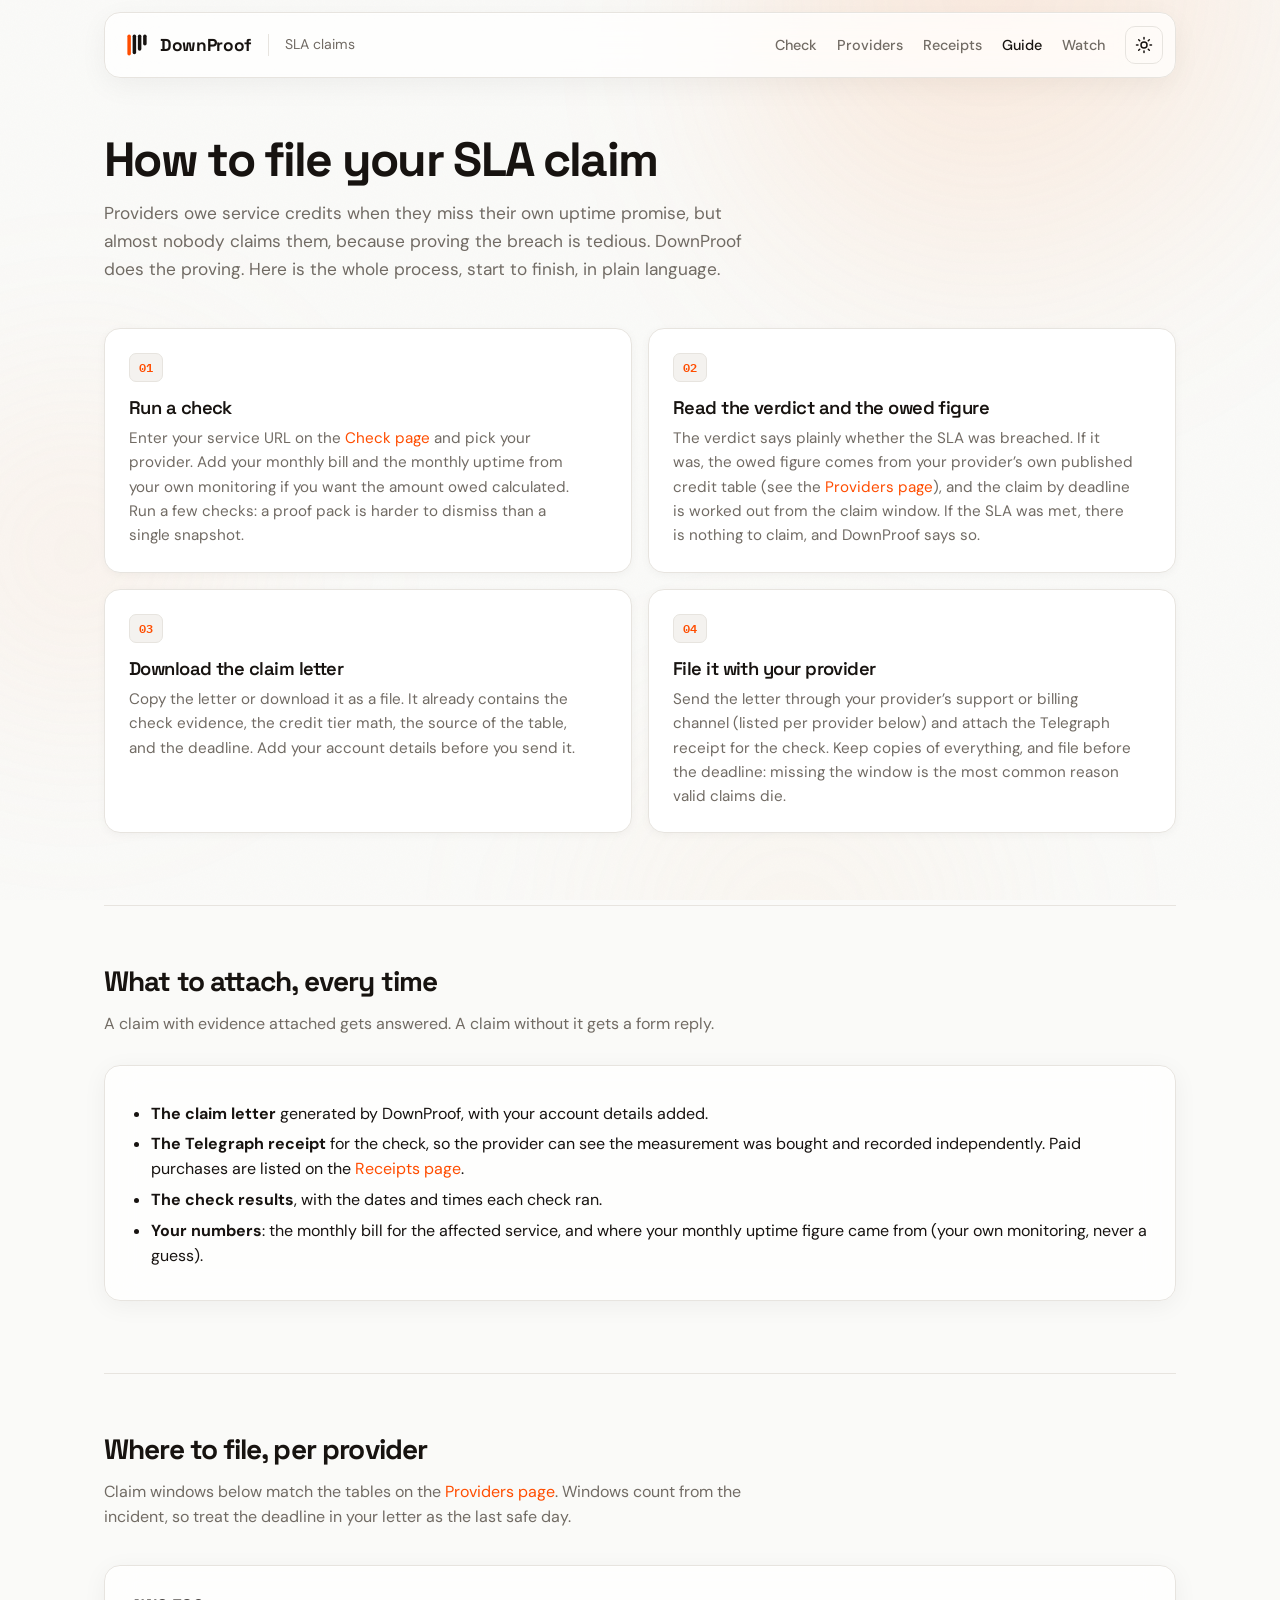
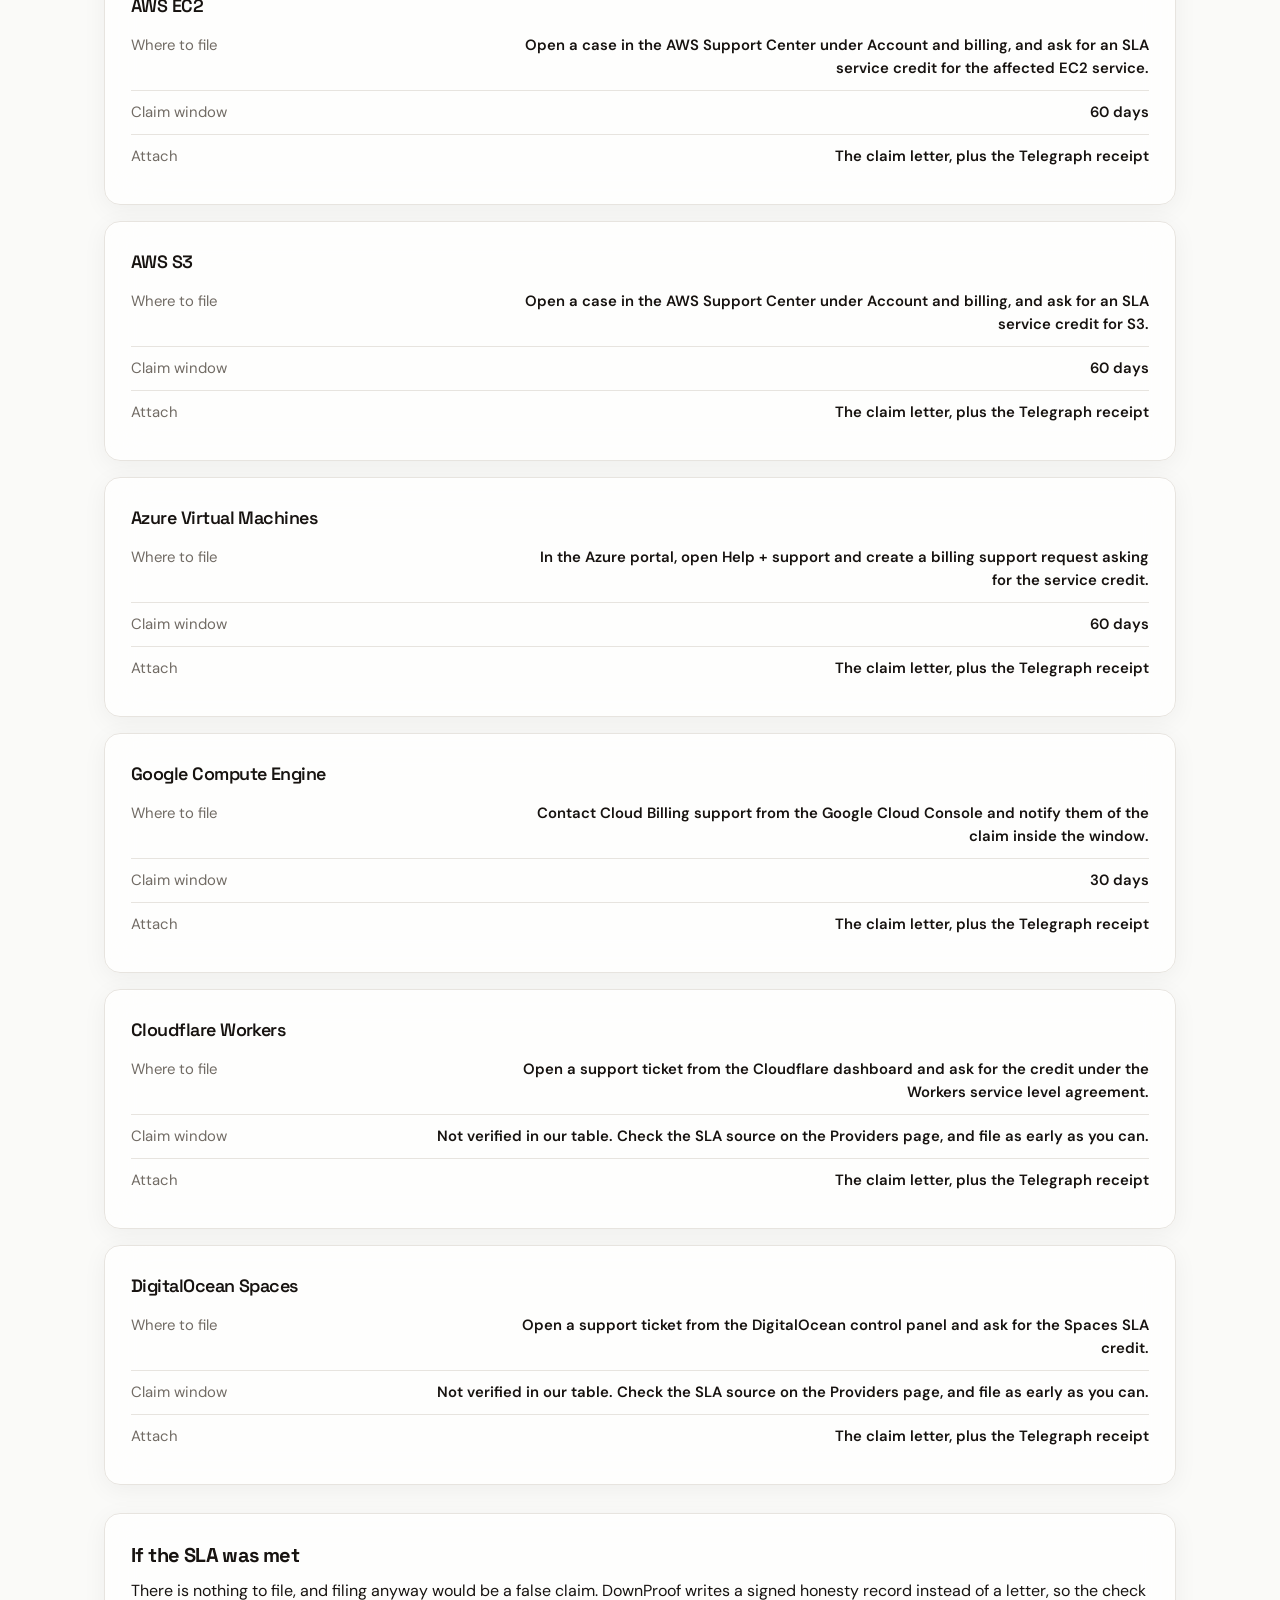
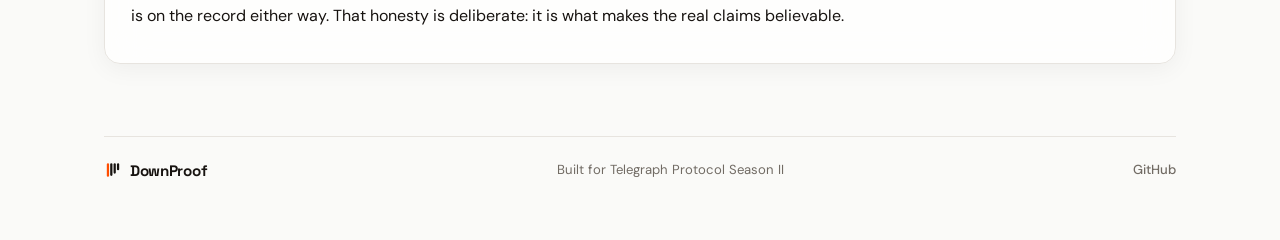
==== commit 0ad14740: "Mobile sidebar nav; nav links out of footer" ====
--- a/web/guide.html
+++ b/web/guide.html
@@ -180,6 +180,10 @@
   [data-theme="light"] .icon-moon { display: none; }
   [data-theme="dark"] .icon-sun { display: none; }
 
+  /* Mobile menu: button beside the theme toggle, slide-in sidebar. */
+  .menu-btn { display: none; }
+  .mobile-sidebar { display: none; }
+
   /* Layout */
   main { max-width: 1120px; margin: 0 auto; padding: 0 24px 48px; position: relative; z-index: 1; }
   section { scroll-margin-top: 100px; }
@@ -515,6 +519,26 @@
     .nav-inner { height: 60px; padding: 0 10px 0 14px; gap: 12px; }
     .nav-links { gap: 12px; }
     .nav-links a { display: none; }
+    .menu-btn { display: inline-flex; }
+    .mobile-sidebar {
+      display: block; position: absolute; top: calc(100% + 8px); right: 16px;
+      width: min(248px, calc(100vw - 32px)); z-index: 60;
+      background: var(--glass);
+      -webkit-backdrop-filter: blur(26px) saturate(150%);
+      backdrop-filter: blur(26px) saturate(150%);
+      border: 1px solid var(--glass-edge); border-radius: 16px;
+      box-shadow: var(--glass-shadow); overflow: hidden;
+      opacity: 0; visibility: hidden; transform: translateX(16px); pointer-events: none;
+      transition: opacity .24s cubic-bezier(0.16,1,0.3,1), transform .24s cubic-bezier(0.16,1,0.3,1), visibility .24s;
+    }
+    .mobile-sidebar.open { opacity: 1; visibility: visible; transform: translateX(0); pointer-events: auto; }
+    .mobile-sidebar a {
+      display: block; padding: 13px 18px; color: var(--muted);
+      font-weight: 500; font-size: .95rem; border-top: 1px solid var(--border);
+    }
+    .mobile-sidebar a:first-child { border-top: 0; }
+    .mobile-sidebar a:hover { color: var(--ink); text-decoration: none; }
+    .mobile-sidebar a.active { color: var(--ink); }
     .nav-div, .nav-context { display: none; }
     main { padding: 0 16px 40px; }
     .hero { padding: 44px 0 30px; }
@@ -626,10 +650,22 @@
       <a href="/receipts">Receipts</a>
       <a href="/guide" class="active" aria-current="page">Guide</a>
       <a href="/watch">Watch</a>
+      <button class="icon-btn menu-btn" id="menu-toggle" type="button" aria-label="Open menu" aria-expanded="false" aria-controls="mobile-sidebar">
+        <svg width="18" height="18" viewBox="0 0 24 24" fill="none" stroke="currentColor" stroke-width="2" stroke-linecap="round" aria-hidden="true"><path d="M4 7h16M4 12h16M4 17h16"/></svg>
+      </button>
       <button class="icon-btn" id="theme-toggle" type="button" aria-label="Toggle dark mode" title="Toggle dark mode">
         <svg class="icon-sun" width="18" height="18" viewBox="0 0 24 24" fill="none" stroke="currentColor" stroke-width="2" stroke-linecap="round" aria-hidden="true"><circle cx="12" cy="12" r="4"/><path d="M12 2v2M12 20v2M4.9 4.9l1.4 1.4M17.7 17.7l1.4 1.4M2 12h2M20 12h2M4.9 19.1l1.4-1.4M17.7 6.3l1.4-1.4"/></svg>
         <svg class="icon-moon" width="18" height="18" viewBox="0 0 24 24" fill="none" stroke="currentColor" stroke-width="2" stroke-linecap="round" stroke-linejoin="round" aria-hidden="true"><path d="M21 12.8A9 9 0 1 1 11.2 3a7 7 0 0 0 9.8 9.8Z"/></svg>
       </button>
+    </nav>
+  </div>
+  <div class="mobile-sidebar" id="mobile-sidebar" aria-hidden="true">
+    <nav aria-label="Mobile">
+      <a href="/#checker">Check</a>
+      <a href="/providers">Providers</a>
+      <a href="/receipts">Receipts</a>
+      <a href="/guide" class="active" aria-current="page">Guide</a>
+      <a href="/watch">Watch</a>
     </nav>
   </div>
 </header>
@@ -739,11 +775,6 @@
       </span>
       <span class="foot-note">Built for Telegraph Protocol Season II</span>
       <nav class="foot-links">
-        <a href="/#checker">Check</a>
-        <a href="/providers">Providers</a>
-        <a href="/receipts">Receipts</a>
-        <a href="/guide">Guide</a>
-        <a href="/watch">Watch</a>
         <a href="https://github.com/Jacksonx28/downproof" target="_blank" rel="noopener">GitHub</a>
       </nav>
     </div>
@@ -786,5 +817,33 @@
   })();
 </script>
 
+<script>
+  // Mobile menu: slide-in sidebar, opened from the button beside the theme toggle.
+  (function () {
+    var btn = document.getElementById("menu-toggle");
+    var panel = document.getElementById("mobile-sidebar");
+    if (!btn || !panel) return;
+    function setOpen(open) {
+      panel.classList.toggle("open", open);
+      btn.setAttribute("aria-expanded", open ? "true" : "false");
+      btn.setAttribute("aria-label", open ? "Close menu" : "Open menu");
+      panel.setAttribute("aria-hidden", open ? "false" : "true");
+    }
+    btn.addEventListener("click", function () {
+      setOpen(!panel.classList.contains("open"));
+    });
+    panel.querySelectorAll("a").forEach(function (link) {
+      link.addEventListener("click", function () { setOpen(false); });
+    });
+    document.addEventListener("click", function (ev) {
+      if (!panel.classList.contains("open")) return;
+      if (panel.contains(ev.target) || btn.contains(ev.target)) return;
+      setOpen(false);
+    });
+    document.addEventListener("keydown", function (ev) {
+      if (ev.key === "Escape") setOpen(false);
+    });
+  })();
+</script>
 </body>
 </html>
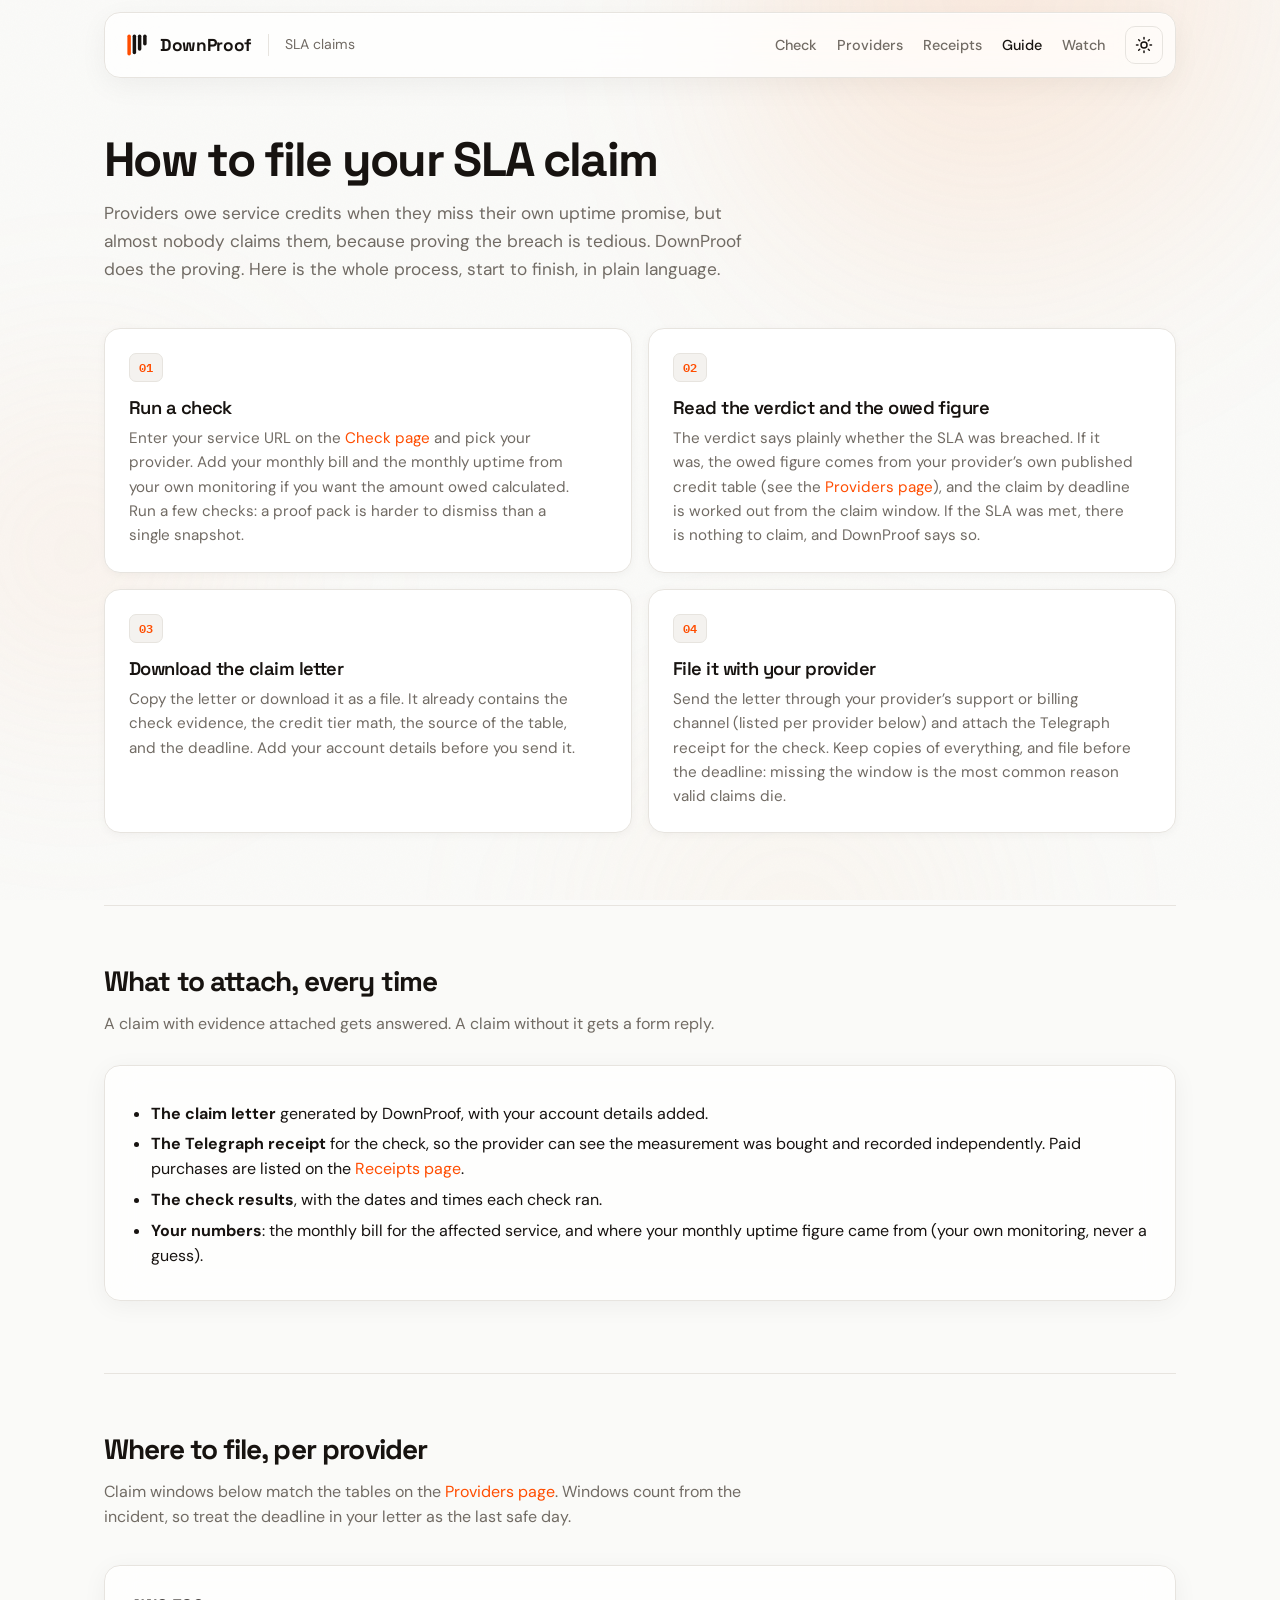
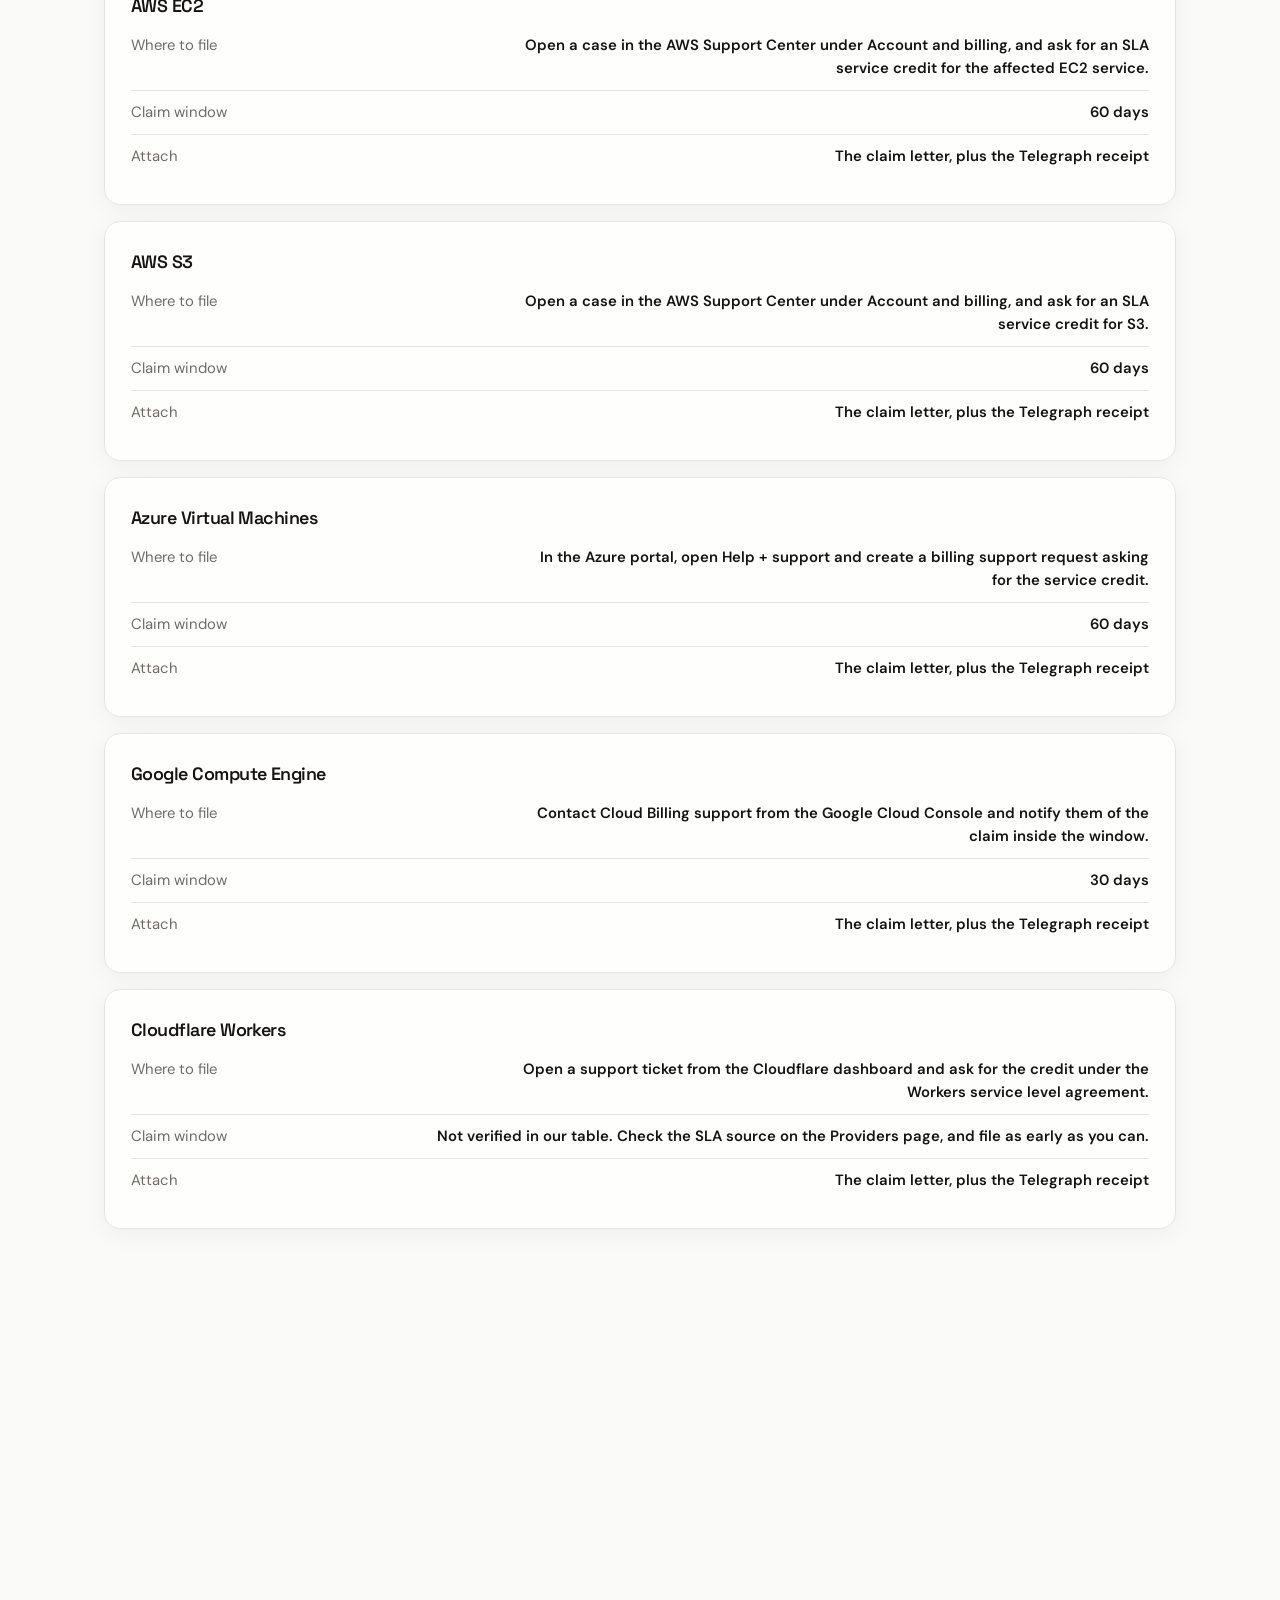
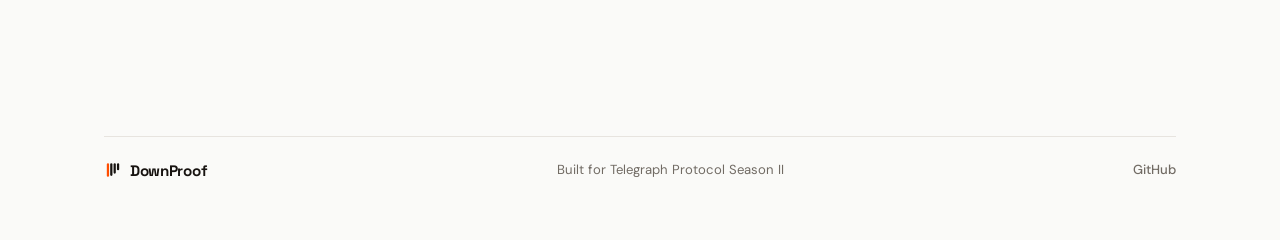
==== commit ce1c8160: "Add Open Graph and Twitter share tags" ====
--- a/web/guide.html
+++ b/web/guide.html
@@ -5,6 +5,19 @@
 <meta name="viewport" content="width=device-width, initial-scale=1">
 <title>How to file your SLA claim: DownProof</title>
 <meta name="description" content="A plain step by step guide to claiming the SLA credit your provider owes you, with where to file for each provider DownProof covers.">
+<meta property="og:type" content="website">
+<meta property="og:site_name" content="DownProof">
+<meta property="og:title" content="DownProof Guide: how to file an SLA claim">
+<meta property="og:description" content="Four steps from a verified breach to a filed claim: run a check, read the verdict, download the letter, file it with your provider before the deadline.">
+<meta property="og:url" content="https://downproof.vercel.app/guide">
+<meta property="og:image" content="https://downproof.vercel.app/og.png">
+<meta property="og:image:width" content="1920">
+<meta property="og:image:height" content="1080">
+<meta property="og:image:alt" content="DownProof: Turn verified downtime into a claim.">
+<meta name="twitter:card" content="summary_large_image">
+<meta name="twitter:title" content="DownProof Guide: how to file an SLA claim">
+<meta name="twitter:description" content="Four steps from a verified breach to a filed claim: run a check, read the verdict, download the letter, file it with your provider before the deadline.">
+<meta name="twitter:image" content="https://downproof.vercel.app/og.png">
 <meta name="theme-color" content="#FAFAF8">
 <link rel="preconnect" href="https://fonts.googleapis.com">
 <link rel="preconnect" href="https://fonts.gstatic.com" crossorigin>
@@ -540,14 +553,14 @@
     .mobile-sidebar a:hover { color: var(--ink); text-decoration: none; }
     .mobile-sidebar a.active { color: var(--ink); }
     .nav-div, .nav-context { display: none; }
-    main { padding: 0 16px 40px; }
+    main { padding: 0 16px 16px; }
     .hero { padding: 44px 0 30px; }
     .stats { display: grid; grid-template-columns: 1fr 1fr; gap: 0; padding: 6px 0; }
     .stats li { padding: 14px 20px; border-left: 0; }
     .stats li:first-child { padding-left: 20px; }
     .stats li:nth-child(even) { border-left: 1px solid var(--border); }
     .stats li:nth-child(n+3) { border-top: 1px solid var(--border); }
-    footer { padding: 22px 0 26px; }
+    footer { padding: 20px 0 12px; }
     .foot-row { flex-direction: column; align-items: flex-start; gap: 12px; }
     .foot-links { gap: 22px; }
     .form-grid { grid-template-columns: 1fr; }
@@ -618,7 +631,7 @@
   .attach-list li { margin: 6px 0; }
   .loading-note { color: var(--muted); }
   @media (max-width: 760px) {
-    .cards, .steps, .totals { grid-template-columns: 1fr; }
+    .cards, .steps, .totals { grid-template-columns: 1fr !important; }
     .page-hero { padding: 40px 0 6px; }
   }
 </style>
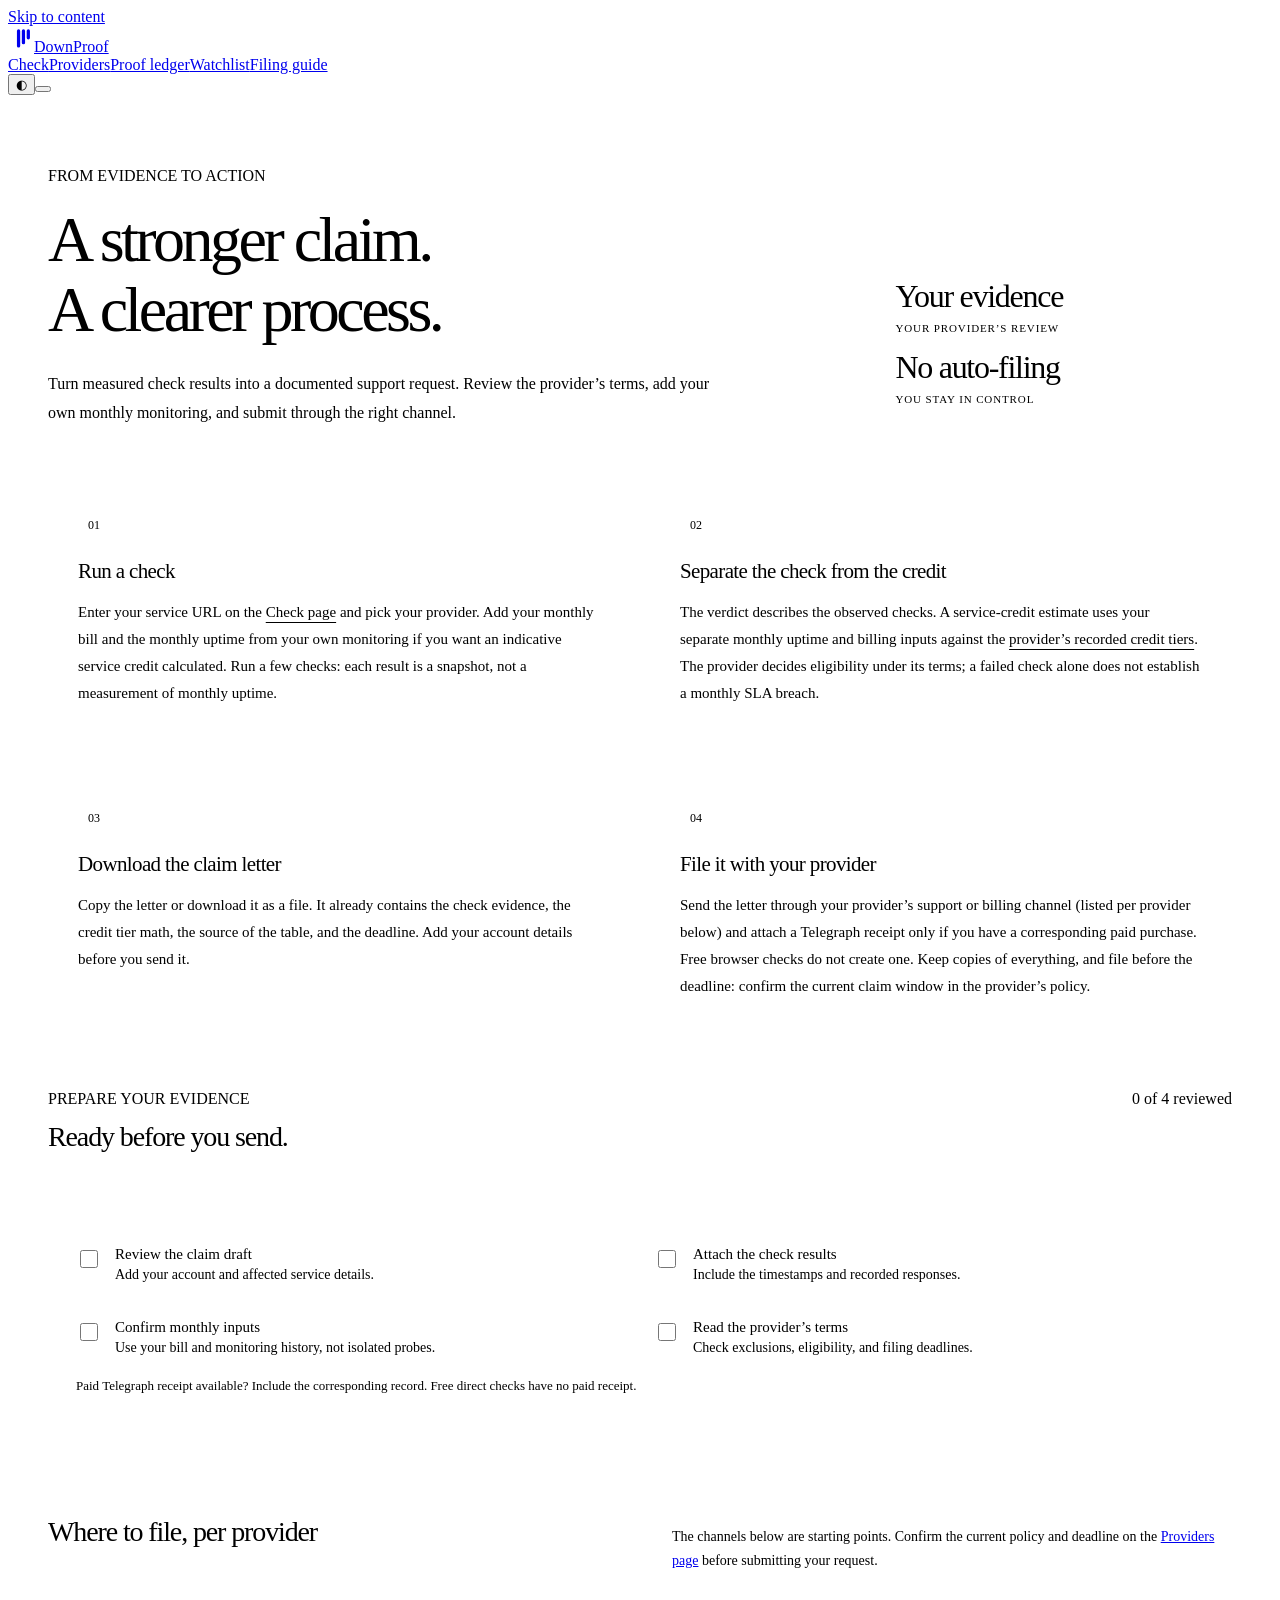
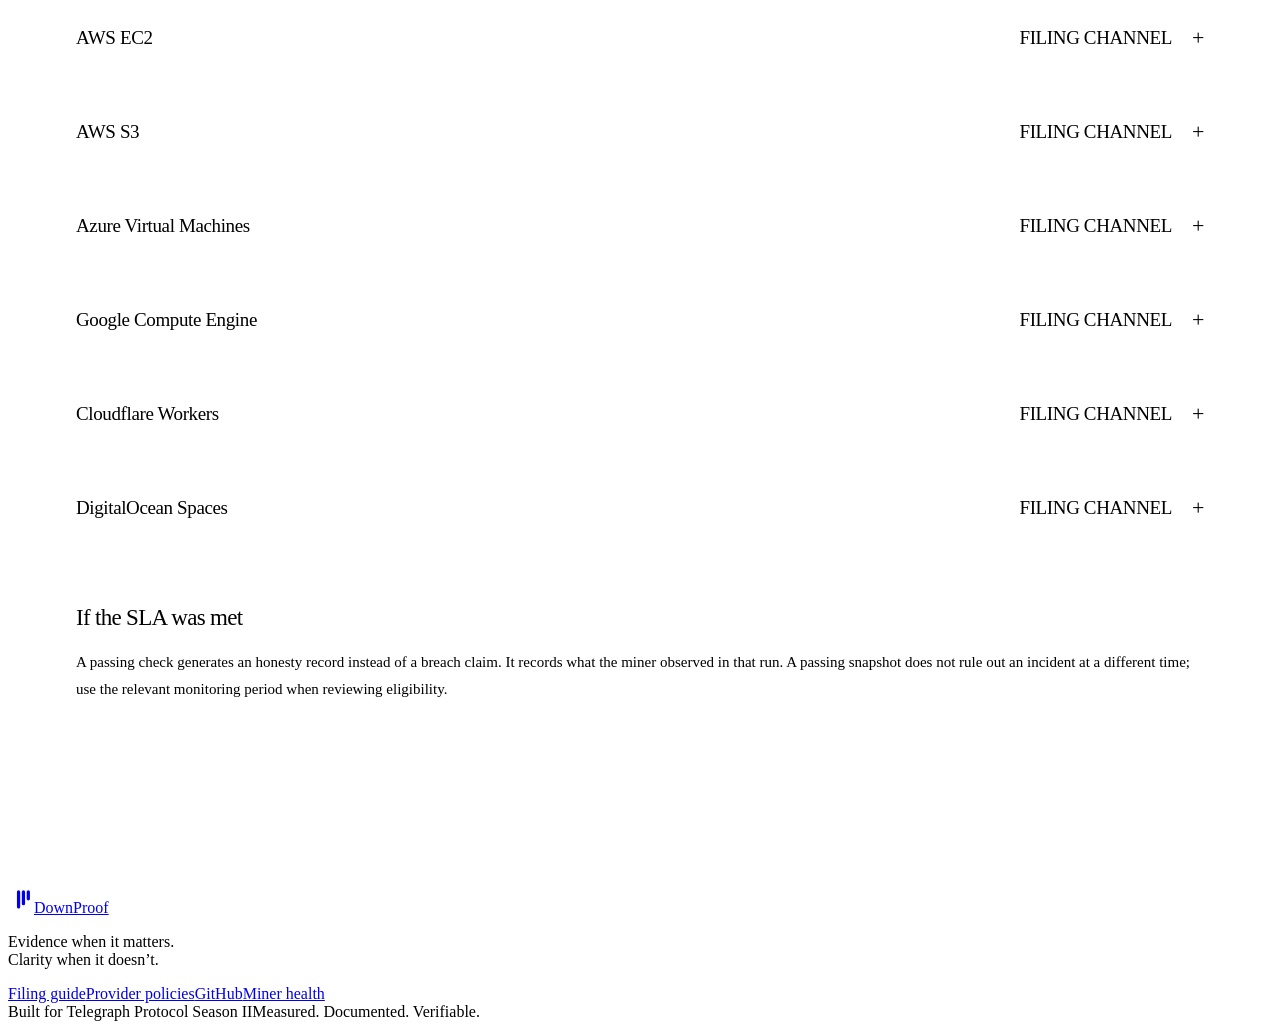
==== commit c2ec44fe: "Redesign DownProof as an animated verification observatory" ====
--- a/web/guide.html
+++ b/web/guide.html
@@ -1,5 +1,5 @@
 <!DOCTYPE html>
-<html lang="en" data-theme="light">
+<html lang="en" data-theme="dark">
 <head>
 <meta charset="utf-8">
 <meta name="viewport" content="width=device-width, initial-scale=1">
@@ -18,845 +18,172 @@
 <meta name="twitter:title" content="DownProof Guide: how to file an SLA claim">
 <meta name="twitter:description" content="Four steps from a verified breach to a filed claim: run a check, read the verdict, download the letter, file it with your provider before the deadline.">
 <meta name="twitter:image" content="https://downproof.vercel.app/og.png">
-<meta name="theme-color" content="#FAFAF8">
+<meta name="theme-color" content="#071110">
 <link rel="preconnect" href="https://fonts.googleapis.com">
 <link rel="preconnect" href="https://fonts.gstatic.com" crossorigin>
-<link href="https://fonts.googleapis.com/css2?family=DM+Sans:wght@400;500;600;700&family=Space+Grotesk:wght@500;600;700&family=IBM+Plex+Mono:wght@400;500;600&display=swap" rel="stylesheet">
-<script>
-  // Set the theme before first paint: saved choice, else OS preference.
-  (function () {
-    var t = null;
-    try { t = localStorage.getItem("dp-theme"); } catch (e) { /* private mode */ }
-    if (t !== "dark" && t !== "light") {
-      t = (window.matchMedia && window.matchMedia("(prefers-color-scheme: dark)").matches) ? "dark" : "light";
-    }
-    document.documentElement.setAttribute("data-theme", t);
-  })();
-</script>
+<link href="https://fonts.googleapis.com/css2?family=Manrope:wght@400;500;600;700;800&family=IBM+Plex+Mono:wght@400;500;600&display=swap" rel="stylesheet">
+<script src="/design.js"></script>
+<link rel="stylesheet" href="/design.css">
 <style>
-  :root {
-    --bg: #FAFAF8;
-    --surface: #FFFFFF;
-    --surface-2: #F4F2EF;
-    --ink: #171310;
-    --muted: #716B64;
-    --border: #E7E4DF;
-    --accent: #FF4D00;
-    --accent-hover: #E64400;
-    --accent-ink: #FFFFFF;
-    --accent-soft: #FFF1E9;
-    --amber: #FF9E00;
-    --ok: #0E9F5A;
-    --ok-bg: #E9F7EF;
-    --ok-border: #C4E9D4;
-    --bad: #E5484D;
-    --bad-bg: #FDECEC;
-    --bad-border: #F6CACA;
-    --glass: rgba(255, 255, 255, .74);
-    --glass-strong: rgba(255, 255, 255, .88);
-    --glass-edge: #E7E4DF;
-    --glass-shadow: 0 10px 34px rgba(23, 19, 16, .07);
-    --shadow: 0 5px 24px rgba(23, 19, 16, .05);
-    --shadow-sm: 0 2px 10px rgba(23, 19, 16, .04);
-    --display: "Space Grotesk", "DM Sans", sans-serif;
-    --body: "DM Sans", -apple-system, BlinkMacSystemFont, "Segoe UI", sans-serif;
-    --mono: "IBM Plex Mono", ui-monospace, SFMono-Regular, Menlo, Consolas, monospace;
-  }
-  [data-theme="dark"] {
-    --bg: #0A0908;
-    --surface: #141210;
-    --surface-2: #1E1B18;
-    --ink: #F5F1EC;
-    --muted: #A8A29A;
-    --border: #2A2622;
-    --accent: #FF7A29;
-    --accent-hover: #FF8C42;
-    --accent-ink: #221103;
-    --accent-soft: #2A1A0E;
-    --amber: #FFB35C;
-    --ok: #3ECF74;
-    --ok-bg: #0E2A1A;
-    --ok-border: #1E4A30;
-    --bad: #FF6B70;
-    --bad-bg: #331416;
-    --bad-border: #5A2327;
-    --glass: rgba(20, 18, 16, .72);
-    --glass-strong: rgba(22, 20, 17, .88);
-    --glass-edge: #2A2622;
-    --glass-shadow: 0 12px 38px rgba(0, 0, 0, .45);
-    --shadow: 0 5px 24px rgba(0, 0, 0, .35);
-    --shadow-sm: 0 2px 10px rgba(0, 0, 0, .3);
-  }
-  /* Near-opaque fallback where backdrop-filter is unavailable. */
-  @supports not ((backdrop-filter: blur(1px)) or (-webkit-backdrop-filter: blur(1px))) {
-    :root { --glass: rgba(255,255,255,.97); --glass-strong: #FFFFFF; }
-    [data-theme="dark"] { --glass: rgba(20,18,16,.97); --glass-strong: #141210; }
-  }
-  * { box-sizing: border-box; }
-  html { scroll-behavior: smooth; }
-  body {
-    margin: 0; background: var(--bg); color: var(--ink);
-    font-family: var(--body); line-height: 1.55; font-size: 16px;
-    -webkit-font-smoothing: antialiased; text-rendering: optimizeLegibility;
-    transition: background-color .25s ease, color .25s ease;
-  }
-  ::selection { background: var(--accent); color: var(--accent-ink); }
-  a { color: var(--accent); text-decoration: none; }
-  a:hover { text-decoration: underline; }
-  :focus-visible { outline: 2px solid var(--accent); outline-offset: 2px; border-radius: 4px; }
-  h1, h2, h3 { font-family: var(--display); letter-spacing: -0.03em; }
-
-  /* Aurora background: a faint warm wash, kept quiet on purpose. */
-  .bg-fx { position: fixed; inset: 0; z-index: 0; overflow: hidden; pointer-events: none; }
-  .bg-fx .blob { position: absolute; border-radius: 50%; filter: blur(80px); will-change: transform, opacity; }
-  .bg-fx .b1 {
-    width: 58vw; height: 58vw; min-width: 500px; min-height: 500px;
-    top: -24vw; right: -12vw;
-    background: radial-gradient(circle at 40% 40%, rgba(255,138,61,.16), rgba(255,138,61,0) 65%);
-    animation: drift1 30s ease-in-out infinite alternate;
-  }
-  .bg-fx .b2 {
-    width: 44vw; height: 44vw; min-width: 380px; min-height: 380px;
-    top: 30vh; left: -16vw;
-    background: radial-gradient(circle at 50% 50%, rgba(255,183,140,.13), rgba(255,183,140,0) 65%);
-    animation: drift2 36s ease-in-out infinite alternate;
-  }
-  .bg-fx .b3 {
-    width: 48vw; height: 48vw; min-width: 420px; min-height: 420px;
-    bottom: -26vw; right: 14vw;
-    background: radial-gradient(circle at 50% 50%, rgba(255,205,160,.10), rgba(255,205,160,0) 68%);
-    animation: drift1 40s ease-in-out infinite alternate-reverse;
-  }
-  [data-theme="dark"] .bg-fx .b1 { background: radial-gradient(circle at 40% 40%, rgba(255,96,0,.13), rgba(255,96,0,0) 65%); }
-  [data-theme="dark"] .bg-fx .b2 { background: radial-gradient(circle at 50% 50%, rgba(255,70,0,.08), rgba(255,70,0,0) 65%); }
-  [data-theme="dark"] .bg-fx .b3 { background: radial-gradient(circle at 50% 50%, rgba(150,45,0,.09), rgba(150,45,0,0) 68%); }
-  @keyframes drift1 {
-    from { transform: translate3d(0,0,0) scale(1); opacity: .85; }
-    to   { transform: translate3d(-3vw, 3vh, 0) scale(1.08); opacity: 1; }
-  }
-  @keyframes drift2 {
-    from { transform: translate3d(0,0,0) scale(1.04); opacity: 1; }
-    to   { transform: translate3d(3vw, -2.5vh, 0) scale(.96); opacity: .8; }
-  }
-  .bg-fx .noise {
-    position: absolute; inset: 0; opacity: .04; mix-blend-mode: overlay;
-    background-image: url("data:image/svg+xml,%3Csvg xmlns='http://www.w3.org/2000/svg' width='160' height='160'%3E%3Cfilter id='n'%3E%3CfeTurbulence type='fractalNoise' baseFrequency='0.9' numOctaves='2' stitchTiles='stitch'/%3E%3C/filter%3E%3Crect width='160' height='160' filter='url(%23n)' opacity='0.6'/%3E%3C/svg%3E");
-  }
-  [data-theme="dark"] .bg-fx .noise { opacity: .05; }
-
-  /* Nav: a floating glass bar, detached inside the content width. */
-  .nav { position: sticky; top: 12px; z-index: 50; margin-top: 12px; padding: 0 24px; }
-  .nav-inner {
-    max-width: 1072px; margin: 0 auto; height: 66px;
-    display: flex; align-items: center; gap: 16px;
-    padding: 0 12px 0 18px; border-radius: 16px;
-    background: var(--glass);
-    -webkit-backdrop-filter: blur(26px) saturate(150%);
-    backdrop-filter: blur(26px) saturate(150%);
-    border: 1px solid var(--glass-edge);
-    box-shadow: inset 0 1px 0 rgba(255,255,255,.55), 0 8px 28px rgba(23,19,16,.05);
-    transition: box-shadow .25s ease;
-  }
-  [data-theme="dark"] .nav-inner { box-shadow: inset 0 1px 0 rgba(255,255,255,.06), 0 8px 28px rgba(0,0,0,.38); }
-  .nav.scrolled .nav-inner { box-shadow: inset 0 1px 0 rgba(255,255,255,.55), 0 14px 36px rgba(23,19,16,.10); }
-  [data-theme="dark"] .nav.scrolled .nav-inner { box-shadow: inset 0 1px 0 rgba(255,255,255,.06), 0 14px 36px rgba(0,0,0,.55); }
-  .brand {
-    display: inline-flex; align-items: center; gap: 9px;
-    color: var(--ink); font-family: var(--display); font-weight: 700;
-    font-size: 1.08rem; letter-spacing: -0.02em;
-  }
-  .brand:hover { text-decoration: none; }
-  .brand svg { display: block; }
-  .nav-div { width: 1px; height: 22px; background: var(--border); flex: none; }
-  .nav-context { color: var(--muted); font-size: .88rem; white-space: nowrap; }
-  .nav-links { margin-left: auto; display: flex; align-items: center; gap: 20px; }
-  .nav-links a { color: var(--muted); font-weight: 500; font-size: .9rem; transition: color .16s ease; }
-  .nav-links a:hover { color: var(--ink); text-decoration: none; }
-  .dot {
-    width: 8px; height: 8px; border-radius: 50%; background: var(--ok); flex: none;
-    animation: pulse 2s ease-in-out infinite;
-  }
-  @keyframes pulse {
-    0%, 100% { box-shadow: 0 0 0 0 color-mix(in srgb, var(--ok) 45%, transparent); }
-    50% { box-shadow: 0 0 0 5px transparent; }
-  }
-  .icon-btn {
-    display: inline-flex; align-items: center; justify-content: center;
-    width: 38px; height: 38px; border-radius: 10px; flex: none;
-    background: transparent; border: 1px solid var(--border); color: var(--ink);
-    cursor: pointer; padding: 0;
-    transition: transform .16s ease, background-color .16s ease;
-  }
-  .icon-btn:hover { background: var(--surface-2); }
-  .icon-btn:active { transform: scale(.96); }
-  .icon-btn svg { display: block; }
-  [data-theme="light"] .icon-moon { display: none; }
-  [data-theme="dark"] .icon-sun { display: none; }
-
-  /* Mobile menu: button beside the theme toggle, slide-in sidebar. */
-  .menu-btn { display: none; }
-  .mobile-sidebar { display: none; }
-
-  /* Layout */
-  main { max-width: 1120px; margin: 0 auto; padding: 0 24px 48px; position: relative; z-index: 1; }
-  section { scroll-margin-top: 100px; }
-
-  /* Scroll reveal (armed by JS adding html.anim) */
-  html.anim .reveal {
-    opacity: 0; transform: translateY(14px);
-    transition: opacity .7s ease, transform .7s cubic-bezier(.22,.61,.36,1);
-    transition-delay: var(--d, 0s);
-  }
-  html.anim .reveal.in { opacity: 1; transform: none; }
-
-  /* Hero */
-  .hero { padding: 64px 0 40px; max-width: 820px; }
-  .hero h1 {
-    font-size: clamp(2.6rem, 6.2vw, 4.3rem); line-height: 1.04; font-weight: 700;
-    margin: 0 0 22px; letter-spacing: -0.035em;
-  }
-  .hero h1 .hl {
-    background: linear-gradient(90deg, var(--accent), var(--amber), var(--accent));
-    background-size: 220% 100%;
-    -webkit-background-clip: text; background-clip: text;
-    -webkit-text-fill-color: transparent; color: transparent;
-    animation: gradShift 7s ease-in-out infinite;
-  }
-  @keyframes gradShift {
-    0%, 100% { background-position: 0% 50%; }
-    50% { background-position: 100% 50%; }
-  }
-  .sub { color: var(--muted); font-size: 1.14rem; line-height: 1.62; margin: 0 0 34px; max-width: 660px; }
-  .cta-row { display: flex; gap: 12px; flex-wrap: wrap; }
-  .btn {
-    display: inline-flex; align-items: center; gap: 9px;
-    font-weight: 600; font-size: .95rem; border-radius: 10px; padding: 12px 20px;
-    border: 1px solid transparent; cursor: pointer;
-    transition: background-color .16s ease, transform .16s ease, box-shadow .16s ease;
-  }
-  .btn:hover { text-decoration: none; }
-  .btn:active { transform: scale(.98); }
-  .btn .arr { display: inline-block; transition: transform .16s ease; }
-  .btn:hover .arr { transform: translateX(3px); }
-  .btn.primary {
-    background: var(--ink); color: var(--bg);
-    box-shadow: 0 6px 20px rgba(23,19,16,.14);
-  }
-  .btn.primary:hover { background: color-mix(in srgb, var(--ink) 88%, var(--bg)); }
-  .btn.ghost {
-    color: var(--ink); background: var(--surface);
-    border-color: var(--border); box-shadow: var(--shadow-sm);
-  }
-  .btn.ghost:hover { background: var(--surface-2); }
-  .stats {
-    list-style: none; display: flex; flex-wrap: wrap; gap: 10px 0;
-    margin: 44px 0 0; padding: 18px 24px; border-radius: 14px;
-    background: var(--surface); border: 1px solid var(--border); box-shadow: var(--shadow-sm);
-  }
-  .stats li {
-    font-family: var(--mono); font-size: .78rem; color: var(--muted); letter-spacing: .02em;
-    padding: 2px 28px; border-left: 1px solid var(--border);
-  }
-  .stats li:first-child { padding-left: 0; border-left: 0; }
-  .stats li:last-child { padding-right: 0; }
-  .stats strong {
-    display: block; font-family: var(--display); font-size: 1.45rem; color: var(--ink);
-    letter-spacing: -0.03em; margin-bottom: 2px; font-variant-numeric: tabular-nums;
-  }
-
-  /* Checker */
-  .checker-card {
-    border-radius: 18px; padding: 32px; margin-top: 8px;
-    background: var(--glass);
-    -webkit-backdrop-filter: blur(26px) saturate(150%);
-    backdrop-filter: blur(26px) saturate(150%);
-    border: 1px solid var(--glass-edge);
-    box-shadow: inset 0 1px 0 rgba(255,255,255,.55), var(--shadow);
-  }
-  [data-theme="dark"] .checker-card { box-shadow: inset 0 1px 0 rgba(255,255,255,.05), var(--shadow); }
-  .checker-head { display: flex; align-items: baseline; gap: 16px; flex-wrap: wrap; margin-bottom: 8px; }
-  .checker-head h2 { margin: 0; font-size: 1.5rem; }
-  .checker-head p { margin: 0; color: var(--muted); font-size: .95rem; }
-  .form-grid { display: grid; grid-template-columns: 1fr 1fr; gap: 4px 20px; }
-  .field.span-2 { grid-column: span 2; }
-  label {
-    display: block; margin: 16px 0 7px;
-    font-family: var(--mono); font-size: .72rem; font-weight: 600;
-    letter-spacing: .1em; text-transform: uppercase; color: var(--ink);
-  }
-  .hint { display: block; margin: 8px 0 0; font-family: var(--body); font-size: .8rem; font-weight: 400; letter-spacing: 0; text-transform: none; color: var(--muted); }
-  input, select {
-    width: 100%; padding: 12px 14px; font-size: 1rem; font-family: var(--body);
-    border-radius: 10px; border: 1px solid var(--border);
-    background: color-mix(in srgb, var(--surface) 65%, transparent); color: var(--ink);
-    transition: border-color .16s ease, box-shadow .16s ease, background-color .16s ease;
-  }
-  input::placeholder { color: var(--muted); opacity: .75; }
-  input:focus, select:focus {
-    outline: none; border-color: var(--accent);
-    background: var(--surface);
-    box-shadow: 0 0 0 4px color-mix(in srgb, var(--accent) 16%, transparent);
-  }
-  button {
-    cursor: pointer; border: 0; border-radius: 10px; padding: 12px 18px;
-    font-size: 1rem; font-weight: 600; font-family: var(--body);
-    background: var(--accent); color: var(--accent-ink);
-    transition: transform .16s ease, background-color .16s ease, box-shadow .16s ease;
-  }
-  button:hover { background: var(--accent-hover); }
-  button:active { transform: scale(.98); }
-  button:disabled { opacity: .55; cursor: wait; }
-  button.secondary {
-    background: var(--surface); color: var(--ink); border: 1px solid var(--border);
-    padding: 9px 16px; font-size: .9rem;
-  }
-  button.secondary:hover { background: var(--surface-2); }
-  #run {
-    width: 100%; margin-top: 24px; padding: 15px 18px; font-size: 1rem; border-radius: 12px;
-    background: var(--accent); color: var(--accent-ink);
-    box-shadow: 0 10px 24px -10px color-mix(in srgb, var(--accent) 50%, transparent);
-  }
-  #run:hover { background: var(--accent-hover); }
-  #status { min-height: 1.5em; color: var(--muted); margin: 14px 0 0; font-size: .92rem; }
-  #status:not(:empty)::before { content: "› "; color: var(--accent); font-weight: 700; }
-  #status:not(:empty)::after {
-    content: ""; display: inline-block; width: 7px; height: 7px; margin-left: 8px;
-    border-radius: 50%; background: var(--accent); vertical-align: middle;
-    animation: statusPulse 1.1s ease-in-out infinite;
-  }
-  @keyframes statusPulse {
-    0%, 100% { opacity: .25; transform: scale(.8); }
-    50% { opacity: 1; transform: scale(1.15); }
-  }
-
-  /* Results */
-  #results { margin-top: 32px; display: none; }
-  .verdict {
-    border-radius: 16px; padding: 26px 30px; font-family: var(--display);
-    font-size: clamp(1.3rem, 3vw, 1.7rem); font-weight: 700; text-align: left;
-    letter-spacing: -0.02em;
-    display: flex; align-items: center; gap: 18px; color: #fff;
-    -webkit-backdrop-filter: blur(14px) saturate(150%);
-    backdrop-filter: blur(14px) saturate(150%);
-    border: 1px solid rgba(255,255,255,.35);
-    text-shadow: 0 1px 2px rgba(0,0,0,.12);
-  }
-  .verdict::before {
-    content: ""; flex: none; width: 44px; height: 44px; border-radius: 50%;
-    display: inline-flex; align-items: center; justify-content: center;
-    font-size: 1.3rem; font-weight: 700; color: #fff; text-align: center; line-height: 44px;
-    background: rgba(255,255,255,.22);
-    box-shadow: inset 0 0 0 1px rgba(255,255,255,.45);
-  }
-  .verdict.ok {
-    background: linear-gradient(130deg,
-      color-mix(in srgb, var(--ok) 94%, transparent),
-      color-mix(in srgb, var(--ok) 72%, transparent));
-    box-shadow: 0 14px 30px -14px color-mix(in srgb, var(--ok) 45%, transparent);
-  }
-  .verdict.ok::before { content: "✓"; }
-  .verdict.bad {
-    background: linear-gradient(130deg,
-      color-mix(in srgb, var(--bad) 94%, transparent),
-      color-mix(in srgb, var(--bad) 72%, transparent));
-    box-shadow: 0 14px 30px -14px color-mix(in srgb, var(--bad) 45%, transparent);
-  }
-  .verdict.bad::before { content: "!"; }
-  .check {
-    background: var(--glass); border: 1px solid var(--glass-edge); border-left: 4px solid var(--ok);
-    border-radius: 14px; padding: 14px 18px; margin-top: 10px;
-    -webkit-backdrop-filter: blur(20px) saturate(150%);
-    backdrop-filter: blur(20px) saturate(150%);
-    box-shadow: inset 0 1px 0 rgba(255,255,255,.4), var(--shadow-sm);
-  }
-  [data-theme="dark"] .check { box-shadow: inset 0 1px 0 rgba(255,255,255,.05), var(--shadow-sm); }
-  .check:has(.tag.bad) { border-left-color: var(--bad); }
-  .check .tag { font-weight: 700; font-family: var(--mono); font-size: .85rem; letter-spacing: .03em; }
-  .check .tag.ok { color: var(--ok); } .check .tag.bad { color: var(--bad); }
-  .check p { margin: 4px 0; }
-  .check p + p { color: var(--muted); font-size: .95rem; }
-  .panel {
-    background: var(--glass); border: 1px solid var(--glass-edge); border-radius: 16px;
-    padding: 26px; margin-top: 16px;
-    -webkit-backdrop-filter: blur(20px) saturate(150%);
-    backdrop-filter: blur(20px) saturate(150%);
-    box-shadow: inset 0 1px 0 rgba(255,255,255,.4), var(--shadow);
-  }
-  [data-theme="dark"] .panel { box-shadow: inset 0 1px 0 rgba(255,255,255,.05), var(--shadow); }
-  .panel h2 { margin: 0 0 10px; font-size: 1.2rem; }
-  .panel p { margin: 8px 0; }
-  .panel .hint { font-family: var(--body); font-size: .85rem; letter-spacing: 0; text-transform: none; }
-  .owed {
-    font-family: var(--display); font-size: clamp(2.8rem, 6.5vw, 4rem); font-weight: 700;
-    line-height: 1.05; margin: 6px 0 10px; letter-spacing: -0.04em;
-    font-variant-numeric: tabular-nums;
-    background: linear-gradient(92deg, var(--accent), var(--amber));
-    -webkit-background-clip: text; background-clip: text;
-    -webkit-text-fill-color: transparent; color: transparent;
-  }
-  #letterpanel { background: var(--glass-strong); }
-  textarea {
-    width: 100%; min-height: 320px; padding: 18px; border-radius: 12px; resize: vertical;
-    border: 1px solid var(--border);
-    background: color-mix(in srgb, var(--surface) 72%, transparent); color: var(--ink);
-    font-family: var(--mono); font-size: .85rem; line-height: 1.6;
-    box-shadow: inset 0 1px 3px rgba(23,19,16,.05);
-  }
-  .row { display: flex; gap: 10px; margin-top: 12px; flex-wrap: wrap; }
-
-  /* Sections: hairline rhythm, calm panels. */
-  .section { margin-top: 72px; padding-top: 54px; border-top: 1px solid var(--border); }
-  .section-head { max-width: 640px; margin-bottom: 28px; }
-  .section-head h2 { font-size: 1.75rem; margin: 0 0 8px; }
-  .section-head p { color: var(--muted); margin: 0; }
-  .bento { display: grid; grid-template-columns: repeat(6, 1fr); gap: 16px; }
-  .cell {
-    background: var(--surface); border: 1px solid var(--border);
-    border-radius: 16px; padding: 24px; box-shadow: var(--shadow-sm);
-    transition: background-color .16s ease, transform .16s ease, box-shadow .16s ease;
-  }
-  .cell:hover { background: var(--surface-2); transform: translateY(-1px); box-shadow: var(--shadow); }
-  .step-a { grid-column: span 3; }
-  .step-b { grid-column: span 3; }
-  .step-c { grid-column: span 3; }
-  .honesty-cell { grid-column: span 3; }
-  .cell .num {
-    font-family: var(--mono); font-size: .78rem; font-weight: 600; color: var(--accent);
-    font-variant-numeric: tabular-nums;
-    background: var(--surface-2); border: 1px solid var(--border);
-    border-radius: 7px; padding: 4px 9px; display: inline-block;
-  }
-  .cell h3 { margin: 14px 0 6px; font-size: 1.15rem; font-weight: 600; line-height: 1.3; }
-  .cell p { margin: 0; color: var(--muted); font-size: .95rem; line-height: 1.6; max-width: 46ch; }
-  .honesty-cell strong { color: var(--ink); }
-  .providers { display: grid; grid-template-columns: repeat(6, 1fr); gap: 16px; }
-  .provider-card {
-    position: relative; overflow: hidden;
-    grid-column: span 2;
-    background: var(--surface); border: 1px solid var(--border); box-shadow: var(--shadow-sm);
-    border-radius: 14px; padding: 22px 24px;
-    display: flex; align-items: center; justify-content: space-between; gap: 12px;
-    transition: transform .16s ease, box-shadow .16s ease;
-  }
-  .provider-card::before {
-    content: ""; position: absolute; inset: 0; pointer-events: none; opacity: 0;
-    background: radial-gradient(320px circle at var(--mx, 50%) var(--my, 50%),
-      color-mix(in srgb, var(--accent) 10%, transparent), transparent 65%);
-    transition: opacity .16s ease;
-  }
-  .provider-card:hover { transform: translateY(-2px); box-shadow: var(--shadow); }
-  .provider-card:hover::before { opacity: 1; }
-  .provider-card .pname { font-weight: 600; position: relative; }
-  .provider-card .sla { font-family: var(--mono); font-size: .82rem; color: var(--accent); font-weight: 600; white-space: nowrap; position: relative; }
-  .provider-card.muted-card { grid-column: span 6; background: var(--surface-2); box-shadow: none; justify-content: flex-start; }
-  .provider-card.muted-card .pname { color: var(--muted); font-weight: 500; font-size: .93rem; }
-
-  /* Footer: a slim strip, nothing more. */
-  footer {
-    margin-top: 72px; border-top: 1px solid var(--border);
-    padding: 22px 0 10px; color: var(--muted);
-    position: relative; z-index: 1;
-  }
-  .foot-row {
-    display: flex; align-items: center; justify-content: space-between;
-    gap: 10px 20px; flex-wrap: wrap;
-  }
-  .foot-brand {
-    display: inline-flex; align-items: center; gap: 8px;
-    font-family: var(--display); font-weight: 700; color: var(--ink);
-    font-size: .95rem; letter-spacing: -0.02em;
-  }
-  .foot-note { font-size: .82rem; }
-  .foot-links { display: flex; gap: 18px; align-items: center; }
-  .foot-links a, .foot-links button {
-    color: var(--muted); font-size: .82rem; font-weight: 500; transition: color .16s ease;
-  }
-  .foot-links a:hover, .foot-links button:hover { color: var(--ink); text-decoration: none; }
-  .foot-links button {
-    background: none; border: 0; padding: 0; margin: 0; cursor: pointer;
-    font-family: inherit; font-size: .82rem;
-  }
-
-  /* Info modals (footer): Canopy style, dim blurred backdrop, quiet panel. */
-  .modal-backdrop {
-    position: fixed; inset: 0; z-index: 60;
-    background: rgba(12, 10, 8, .45);
-    backdrop-filter: blur(7px); -webkit-backdrop-filter: blur(7px);
-    display: flex; align-items: center; justify-content: center; padding: 20px;
-  }
-  .modal-backdrop[hidden] { display: none; }
-  .modal {
-    background: var(--glass-strong);
-    backdrop-filter: blur(26px) saturate(150%); -webkit-backdrop-filter: blur(26px) saturate(150%);
-    border: 1px solid var(--border); border-radius: 20px;
-    box-shadow: 0 30px 120px rgba(0, 0, 0, .3);
-    width: 100%; max-width: 520px; max-height: calc(100vh - 48px);
-    overflow-y: auto; padding: 28px;
-    position: relative; z-index: 1;
-  }
-  .modal h3 { margin: 0 36px 6px 0; font-size: 1.15rem; font-weight: 600; letter-spacing: -0.02em; }
-  .modal .modal-sub { margin: 0 0 18px; color: var(--muted); font-size: .88rem; line-height: 1.55; }
-  .modal-close {
-    position: absolute; top: 14px; right: 14px;
-    width: 32px; height: 32px; border-radius: 9px;
-    background: var(--surface-2); border: 1px solid var(--border); color: var(--muted);
-    font-size: 1rem; line-height: 1; cursor: pointer;
-    display: inline-flex; align-items: center; justify-content: center;
-    transition: color .16s ease, background-color .16s ease;
-  }
-  .modal-close:hover { color: var(--ink); }
-  .modal-rows { display: flex; flex-direction: column; }
-  .modal-row {
-    display: flex; align-items: baseline; justify-content: space-between; gap: 16px;
-    padding: 11px 0; border-top: 1px solid var(--border);
-  }
-  .modal-row:first-child { border-top: 0; padding-top: 2px; }
-  .modal-row .k { color: var(--muted); font-size: .85rem; flex: none; }
-  .modal-row .v { font-weight: 600; font-size: .92rem; text-align: right; }
-  .modal-row .v .dot { display: inline-block; margin-right: 7px; animation: none; vertical-align: 1px; }
-  .modal-row .v-list { font-weight: 500; font-family: var(--mono); font-size: .78rem; line-height: 1.7; }
-  .modal-note { margin: 16px 0 0; color: var(--muted); font-size: .85rem; line-height: 1.55; }
-  .modal-raw { display: inline-block; margin-top: 16px; font-size: .82rem; font-weight: 500; color: var(--accent); }
-  .modal-raw:hover { text-decoration: underline; }
-  .modal pre {
-    margin: 0; padding: 16px; border-radius: 12px; overflow-x: auto;
-    background: var(--surface-2); border: 1px solid var(--border);
-    font-family: var(--mono); font-size: .78rem; line-height: 1.6; color: var(--ink);
-    white-space: pre;
-  }
-  .modal .modal-loading { color: var(--muted); font-size: .88rem; margin: 4px 0 0; }
-
-  /* Responsive */
-  @media (max-width: 760px) {
-    .nav { top: 10px; margin-top: 10px; padding: 0 16px; }
-    .nav-inner { height: 60px; padding: 0 10px 0 14px; gap: 12px; }
-    .nav-links { gap: 12px; }
-    .nav-links a { display: none; }
-    .menu-btn { display: inline-flex; }
-    .mobile-sidebar {
-      display: block; position: absolute; top: calc(100% + 8px); right: 16px;
-      width: min(248px, calc(100vw - 32px)); z-index: 60;
-      background: var(--glass);
-      -webkit-backdrop-filter: blur(26px) saturate(150%);
-      backdrop-filter: blur(26px) saturate(150%);
-      border: 1px solid var(--glass-edge); border-radius: 16px;
-      box-shadow: var(--glass-shadow); overflow: hidden;
-      opacity: 0; visibility: hidden; transform: translateX(16px); pointer-events: none;
-      transition: opacity .24s cubic-bezier(0.16,1,0.3,1), transform .24s cubic-bezier(0.16,1,0.3,1), visibility .24s;
-    }
-    .mobile-sidebar.open { opacity: 1; visibility: visible; transform: translateX(0); pointer-events: auto; }
-    .mobile-sidebar a {
-      display: block; padding: 13px 18px; color: var(--muted);
-      font-weight: 500; font-size: .95rem; border-top: 1px solid var(--border);
-    }
-    .mobile-sidebar a:first-child { border-top: 0; }
-    .mobile-sidebar a:hover { color: var(--ink); text-decoration: none; }
-    .mobile-sidebar a.active { color: var(--ink); }
-    .nav-div, .nav-context { display: none; }
-    main { padding: 0 16px 16px; }
-    .hero { padding: 44px 0 30px; }
-    .stats { display: grid; grid-template-columns: 1fr 1fr; gap: 0; padding: 6px 0; }
-    .stats li { padding: 14px 20px; border-left: 0; }
-    .stats li:first-child { padding-left: 20px; }
-    .stats li:nth-child(even) { border-left: 1px solid var(--border); }
-    .stats li:nth-child(n+3) { border-top: 1px solid var(--border); }
-    footer { padding: 20px 0 12px; }
-    .foot-row { flex-direction: column; align-items: flex-start; gap: 12px; }
-    .foot-links { gap: 22px; }
-    .form-grid { grid-template-columns: 1fr; }
-    .field.span-2 { grid-column: span 1; }
-    .checker-card { padding: 22px; }
-    .bento, .providers { grid-template-columns: 1fr; }
-    .step-a, .step-b, .step-c, .honesty-cell, .provider-card, .provider-card.muted-card { grid-column: span 1; }
-    .verdict { padding: 20px; }
-  }
-  @media (prefers-reduced-motion: reduce) {
-    html { scroll-behavior: auto; }
-    .dot { animation: none; }
-    .bg-fx .blob { animation: none; }
-    .hero h1 .hl { animation: none; }
-    #status:not(:empty)::after { animation: none; }
-    html.anim .reveal { opacity: 1; transform: none; transition: none; }
-    * { transition: none !important; }
-  }
-
-
-  /* Subpages: shared building blocks on the homepage tokens. */
-  .page-hero { padding: 56px 0 8px; max-width: 780px; }
-  .page-hero h1 { font-size: clamp(2rem, 4.6vw, 3rem); line-height: 1.08; margin: 0 0 14px; letter-spacing: -0.035em; font-weight: 700; }
-  .page-sub { color: var(--muted); font-size: 1.08rem; line-height: 1.62; margin: 0; max-width: 660px; }
-  .nav-links a.active { color: var(--ink); }
-  .cards { display: grid; grid-template-columns: 1fr 1fr; gap: 16px; margin-top: 36px; }
-  .cards.single { grid-template-columns: 1fr; }
-  .p-card {
-    background: var(--glass); border: 1px solid var(--glass-edge); border-radius: 16px;
-    padding: 26px;
-    -webkit-backdrop-filter: blur(20px) saturate(150%);
-    backdrop-filter: blur(20px) saturate(150%);
-    box-shadow: inset 0 1px 0 rgba(255,255,255,.4), var(--shadow);
-  }
-  [data-theme="dark"] .p-card { box-shadow: inset 0 1px 0 rgba(255,255,255,.05), var(--shadow); }
-  .p-card h2 { margin: 0 0 8px; font-size: 1.25rem; }
-  .p-card h3 { margin: 0 0 4px; font-size: 1.12rem; font-weight: 600; }
-  .p-card p { margin: 8px 0; }
-  .p-card .lbl { color: var(--muted); font-size: .92rem; margin: 0; }
-  .target-line { display: flex; align-items: baseline; gap: 10px; margin: 14px 0 4px; }
-  .target-line .t { font-family: var(--mono); font-size: .72rem; font-weight: 600; letter-spacing: .1em; text-transform: uppercase; color: var(--muted); }
-  .target-line .v { font-family: var(--display); font-size: 1.7rem; font-weight: 700; letter-spacing: -0.03em; color: var(--accent); font-variant-numeric: tabular-nums; }
-  table.tiers { width: 100%; border-collapse: collapse; margin: 12px 0 6px; font-size: .93rem; }
-  table.tiers th, table.tiers td { text-align: left; padding: 9px 10px; border-top: 1px solid var(--border); }
-  table.tiers thead th { border-top: 0; font-family: var(--mono); font-size: .7rem; font-weight: 600; letter-spacing: .1em; text-transform: uppercase; color: var(--muted); }
-  table.tiers td:last-child, table.tiers th:last-child { text-align: right; font-variant-numeric: tabular-nums; }
-  .kv { display: flex; align-items: baseline; justify-content: space-between; gap: 16px; padding: 10px 0; border-top: 1px solid var(--border); font-size: .93rem; }
-  .kv:first-of-type { border-top: 0; }
-  .kv .k { color: var(--muted); flex: none; }
-  .kv .v { font-weight: 600; text-align: right; }
-  .kv .v.mono, .mono { font-family: var(--mono); font-size: .85rem; font-weight: 500; }
-  .steps { display: grid; grid-template-columns: 1fr 1fr; gap: 16px; margin-top: 36px; }
-  .steps .cell { grid-column: auto; }
-  .section-note { margin-top: 28px; }
-  .table-wrap { overflow-x: auto; margin-top: 8px; }
-  table.ledger { width: 100%; border-collapse: collapse; font-size: .92rem; min-width: 640px; }
-  table.ledger th, table.ledger td { text-align: left; padding: 10px; border-top: 1px solid var(--border); vertical-align: top; }
-  table.ledger thead th { border-top: 0; font-family: var(--mono); font-size: .7rem; font-weight: 600; letter-spacing: .1em; text-transform: uppercase; color: var(--muted); }
-  .empty-state { border: 1px dashed var(--border); border-radius: 14px; padding: 30px 26px; text-align: center; color: var(--muted); background: var(--surface-2); margin-top: 16px; font-size: .98rem; }
-  .totals { display: grid; grid-template-columns: 1fr 1fr; gap: 16px; margin-top: 16px; }
-  .big-num { font-family: var(--display); font-size: 2.3rem; font-weight: 700; letter-spacing: -0.03em; line-height: 1.1; font-variant-numeric: tabular-nums; }
-  .watch-item { display: flex; align-items: baseline; justify-content: space-between; gap: 14px; flex-wrap: wrap; padding: 16px 0; border-top: 1px solid var(--border); }
-  .watch-item:first-of-type { border-top: 0; padding-top: 6px; }
-  .watch-item .u { font-family: var(--mono); font-size: .92rem; font-weight: 600; color: var(--ink); word-break: break-all; }
-  .watch-item .meta { display: flex; gap: 8px; align-items: center; flex-wrap: wrap; margin-top: 5px; }
-  .chip { font-family: var(--mono); font-size: .72rem; padding: 4px 9px; border: 1px solid var(--border); border-radius: 999px; color: var(--muted); background: var(--surface-2); white-space: nowrap; }
-  .attach-list { margin: 10px 0 0; padding-left: 20px; }
-  .attach-list li { margin: 6px 0; }
-  .loading-note { color: var(--muted); }
-  @media (max-width: 760px) {
-    .cards, .steps, .totals { grid-template-columns: 1fr !important; }
-    .page-hero { padding: 40px 0 6px; }
-  }
+.secondary-page{--ink:var(--text);--surface:var(--panel);--surface-2:var(--panel2);--ok:var(--green);--bad:var(--red);--body:Manrope,Arial,sans-serif;--display:Manrope,Arial,sans-serif}
+.secondary-page .page-main{width:min(1220px,calc(100% - 80px));margin:0 auto;padding:72px 0 96px}
+.secondary-page .page-heading{display:grid;grid-template-columns:1fr .48fr;gap:60px;align-items:end;margin-bottom:52px}
+.secondary-page .page-heading h1{font-size:clamp(40px,5vw,66px);font-weight:500;line-height:1.1;letter-spacing:-.055em;margin:20px 0 24px;max-width:850px}
+.secondary-page .page-heading p{color:var(--muted);max-width:680px;font-size:16px;line-height:1.8;margin:0}
+.secondary-page .heading-aside{border-left:1px solid var(--border2);padding:22px 0 22px 28px;display:grid;gap:16px;font-size:13px;color:var(--muted)}
+.secondary-page .heading-aside strong{font-size:32px;line-height:1.1;font-weight:500;letter-spacing:-.04em;color:var(--accent)}
+.secondary-page .heading-aside span{display:block;font-family:var(--mono);font-size:11px;letter-spacing:.08em;text-transform:uppercase;margin-top:8px}
+.secondary-page .section{padding:45px 0;border-top:1px solid var(--border)}
+.secondary-page .section-head{display:flex;align-items:baseline;justify-content:space-between;gap:35px;margin-bottom:28px}
+.secondary-page .section-head h2{font-size:28px;letter-spacing:-.04em;font-weight:500;line-height:1.2;margin:0}
+.secondary-page .section-head p{font-size:14px;line-height:1.7;color:var(--muted);max-width:560px;margin:0}
+.secondary-page .cards{display:grid;grid-template-columns:repeat(2,minmax(0,1fr));gap:20px}
+.secondary-page .cards.single{grid-template-columns:1fr}
+.secondary-page .p-card,.secondary-page .cell{min-width:0;background:linear-gradient(125deg,var(--panel2),var(--panel));border:1px solid var(--border2);border-radius:16px;padding:28px;position:relative;overflow:hidden}
+.secondary-page .p-card h2,.secondary-page .p-card h3{font-weight:500;letter-spacing:-.03em;margin:0 0 12px;font-size:23px;line-height:1.3}
+.secondary-page .p-card p,.secondary-page .cell p{font-size:15px;line-height:1.8;color:var(--muted)}
+.secondary-page .p-card .lbl{font-size:13px;color:var(--faint);margin:0}
+.secondary-page .target-line{display:flex;align-items:baseline;justify-content:space-between;border-block:1px solid var(--border);padding:22px 0;margin:24px 0 14px;gap:16px}
+.secondary-page .target-line .t{color:var(--muted);font-size:12px;font-family:var(--mono)}
+.secondary-page .target-line .v{font-size:34px;font-weight:500;letter-spacing:-.04em;color:var(--accent)}
+.secondary-page table.tiers{width:100%;border-collapse:collapse;font-size:14px;margin-bottom:20px}
+.secondary-page table.tiers td,.secondary-page table.tiers th{border-bottom:1px solid var(--border);padding:12px 0;text-align:left}
+.secondary-page table.tiers th{font-family:var(--mono);font-size:11px;text-transform:uppercase;letter-spacing:.05em;font-weight:400;color:var(--faint)}
+.secondary-page table.tiers td:last-child,.secondary-page table.tiers th:last-child{text-align:right}
+.secondary-page .kv{display:flex;justify-content:space-between;align-items:baseline;gap:20px;border-top:1px solid var(--border);padding:14px 0;font-size:13px}
+.secondary-page .kv .k{color:var(--faint);flex:none}
+.secondary-page .kv .v{text-align:right;overflow-wrap:anywhere;min-width:0;max-width:74%;line-height:1.7}
+.secondary-page .kv a,.secondary-page .p-card a,.secondary-page .cell a,.secondary-page .d-row a{color:var(--accent);text-underline-offset:5px;text-decoration-color:var(--border2)}
+.secondary-page .mono{font-family:var(--mono);font-size:12px}
+.secondary-page .steps{display:grid;grid-template-columns:repeat(2,minmax(0,1fr));gap:20px}
+.secondary-page .cell{padding:30px}.secondary-page .cell h3{font-size:21px;font-weight:500;letter-spacing:-.03em;margin:18px 0 12px}
+.secondary-page .num{font-family:var(--mono);font-size:12px;color:var(--accent);border:1px solid var(--border2);border-radius:8px;display:inline-grid;place-items:center;width:32px;height:32px}
+.secondary-page .section-note{margin-top:30px}.secondary-page .section-note h2{font-size:23px;line-height:1.3;margin-bottom:16px}
+.secondary-page .toolbar{display:flex;align-items:center;justify-content:space-between;gap:24px;margin:28px 0}
+.secondary-page .search-control{display:flex;align-items:center;gap:14px;border:1px solid var(--border2);border-radius:10px;background:var(--panel);padding:0 16px;min-height:48px;width:440px;max-width:100%}
+.secondary-page .search-control svg{width:17px;height:17px;flex-shrink:0;color:var(--faint)}
+.secondary-page .search-control input{border:0;background:none;outline:none;min-width:0;width:100%;padding:12px 0;color:var(--text);font:inherit;font-size:14px;box-shadow:none}
+.secondary-page .search-control:focus-within{outline:2px solid var(--accent);outline-offset:3px}
+.secondary-page .search-control input:focus{outline:none}
+.secondary-page .toolbar-meta{font-family:var(--mono);font-size:12px;color:var(--faint)}
+.secondary-page .empty-state,.secondary-page .feed-none{border:1px dashed var(--border2);border-radius:12px;padding:28px;text-align:center;color:var(--muted);font-size:14px}
+.secondary-page .loading-note{color:var(--muted);font-size:14px}
+.secondary-page .totals{display:grid;grid-template-columns:1fr 1fr;gap:20px;padding:25px 0}
+.secondary-page .big-num{font-size:40px;font-weight:500;letter-spacing:-.06em;color:var(--accent);line-height:1.3;overflow-wrap:anywhere}
+.secondary-page .guide-checklist{display:grid;grid-template-columns:1fr 1fr;gap:0 28px;margin:18px 0 0;padding:0;list-style:none}
+.secondary-page .guide-checklist label{display:flex;gap:14px;align-items:flex-start;padding:18px 0;border-top:1px solid var(--border);font-size:14px;color:var(--muted);cursor:pointer}
+.secondary-page .guide-checklist strong{display:block;color:var(--text);font-size:15px;margin-bottom:4px;font-weight:500}
+.secondary-page input[type=checkbox]{accent-color:var(--accent);width:18px;height:18px;margin-top:4px;flex:none}
+.secondary-page .checklist-progress{font:12px var(--mono);color:var(--accent)}
+.secondary-page .filing-card{padding:0}.secondary-page .filing-card summary{cursor:pointer;padding:24px 28px;list-style:none;display:flex;justify-content:space-between;gap:20px;align-items:center;font-size:19px;letter-spacing:-.02em}
+.secondary-page .filing-card summary::-webkit-details-marker{display:none}.secondary-page .filing-card summary:after{content:'+';color:var(--accent);font-size:22px;font-weight:400}.secondary-page .filing-card[open] summary:after{content:'−'}
+.secondary-page .filing-detail{padding:0 28px 20px;animation:detailIn .25s ease}.secondary-page .filing-card summary .filing-window{font:11px var(--mono);color:var(--faint);margin-left:auto}
+.secondary-page .watch-item{display:grid;grid-template-columns:minmax(0,1fr) auto;gap:28px;padding:26px 0;border-top:1px solid var(--border);align-items:center}
+.secondary-page .watch-item:first-child{border-top:0}.secondary-page .watch-item .u{font-size:17px;font-weight:500;letter-spacing:-.02em;text-decoration:none;overflow-wrap:anywhere;color:var(--text)}
+.secondary-page .watch-item .meta{display:flex;flex-wrap:wrap;gap:8px;margin:12px 0}.secondary-page .chip{font:11px var(--mono);padding:5px 9px;border:1px solid var(--border2);border-radius:5px;color:var(--muted);line-height:1.6}
+.secondary-page .chip.status-ok{color:var(--green)}.secondary-page .chip.status-bad{color:var(--red)}.secondary-page .watch-measure{text-align:right;font-family:var(--mono);font-size:12px;color:var(--faint)}
+.secondary-page .watch-measure strong{display:block;font-size:28px;font-weight:400;color:var(--text);margin-bottom:8px}.secondary-page .watch-history{display:flex;gap:4px;margin-top:18px}.secondary-page .watch-tick{height:22px;width:13px;max-width:13px;min-width:0;flex:1;border-radius:3px;background:var(--green);opacity:.65}.secondary-page .watch-tick.bad{background:var(--red)}
+.secondary-page .watch-caption{color:var(--faint);font-size:12px;margin-top:12px}.secondary-page .watch-banner{display:flex;align-items:center;justify-content:space-between;gap:30px;padding:28px 32px;border:1px solid var(--border2);border-radius:14px;margin-bottom:32px;background:linear-gradient(110deg,var(--panel2),var(--panel))}
+.secondary-page .watch-banner h2{font-size:22px;letter-spacing:-.03em;font-weight:500;margin:0 0 10px}.secondary-page .watch-banner p{font-size:14px;color:var(--muted);margin:0;max-width:700px;line-height:1.7}
+.secondary-page .watch-schedule{font:22px var(--mono);color:var(--accent);white-space:nowrap}.secondary-page .watch-schedule small{display:block;font-size:10px;color:var(--faint);letter-spacing:.1em;margin-top:10px;text-align:right}
+.secondary-page .feed-col{max-width:none}.secondary-page .feed{border:1px solid var(--border2);border-radius:14px;background:var(--panel);padding:4px 22px;overflow:hidden}
+.secondary-page .feed-list{list-style:none;margin:0;padding:0}.secondary-page .entry{border-top:1px solid var(--border)}.secondary-page .entry:first-child{border:0}
+.secondary-page .entry-head{display:flex;align-items:flex-start;gap:14px;width:100%;padding:22px 0;text-align:left;border:0;background:none;color:var(--text);font-family:inherit;cursor:pointer;border-radius:8px}
+.secondary-page .entry-head:hover{background:var(--panel2)}.secondary-page .entry-dot{width:7px;height:7px;border-radius:50%;margin-top:7px;flex:none;background:var(--faint)}.secondary-page .entry-dot.ok{background:var(--green)}.secondary-page .entry-dot.bad{background:var(--red)}.secondary-page .entry-dot.warn{background:var(--amber)}
+.secondary-page .entry-main{flex:1;min-width:0}.secondary-page .entry-title{display:block;font-size:15px;font-weight:500;line-height:1.5;overflow-wrap:anywhere}.secondary-page .entry-sub{display:block;font-size:12px;color:var(--faint);margin-top:6px;overflow-wrap:anywhere}
+.secondary-page .entry-side{display:flex;flex-direction:column;align-items:flex-end;gap:8px;flex:none}.secondary-page .entry-tag{font:10px var(--mono);text-transform:uppercase;border:1px solid var(--border2);border-radius:5px;padding:4px 8px;color:var(--muted)}.secondary-page .entry-hash{font:11px var(--mono);color:var(--faint)}
+.secondary-page .entry-chev{font-size:19px;color:var(--muted);transition:transform .25s}.secondary-page .entry.open .entry-chev{transform:rotate(90deg)}.secondary-page .entry-detail{padding:0 0 24px 21px;animation:detailIn .25s ease}
+.secondary-page .d-panel{padding:10px 22px;background:var(--panel2);border:1px solid var(--border);border-radius:10px}.secondary-page .d-row{display:flex;gap:22px;padding:12px 0;border-top:1px solid var(--border);font-size:13px}.secondary-page .d-row:first-child{border:0}.secondary-page .dk{color:var(--faint);flex:0 0 80px}.secondary-page .dv{flex:1;min-width:0;overflow-wrap:anywhere;line-height:1.7}.secondary-page .dv.mono{font-size:11px}
+.secondary-page .copy-btn,.secondary-page .fchip,.secondary-page button.secondary{padding:10px 14px;border:1px solid var(--border2);border-radius:7px;background:var(--panel);color:var(--text);font:12px var(--body);cursor:pointer}.secondary-page .copy-btn{align-self:flex-start;flex:none}.secondary-page .filters{display:flex;flex-wrap:wrap;gap:8px;margin:18px 0}.secondary-page .fchip[aria-pressed=true]{color:var(--bg);background:var(--accent);border-color:var(--accent)}.secondary-page .fchip .n{margin-left:8px;opacity:.65}
+.secondary-page .attempts-summary,.secondary-page .pager-count{font:12px var(--mono);color:var(--faint)}.secondary-page .pager{display:flex;align-items:center;justify-content:space-between;gap:20px;margin-top:22px}
+.secondary-page [hidden]{display:none!important}
+@keyframes detailIn{from{opacity:0;transform:translateY(-5px)}to{opacity:1;transform:translateY(0)}}
+@media(max-width:900px){.secondary-page .page-main{width:calc(100% - 48px)}.secondary-page .page-heading{grid-template-columns:1fr;gap:25px}.secondary-page .heading-aside{display:flex;gap:40px;border-left:0;border-top:1px solid var(--border);padding:24px 0 0}.secondary-page .heading-aside strong{font-size:25px}.secondary-page .steps{grid-template-columns:1fr!important}.secondary-page .section-head{align-items:flex-start;flex-direction:column;gap:16px}}
+@media(max-width:620px){.secondary-page .page-main{width:calc(100% - 36px);padding-top:42px}.secondary-page .page-heading{margin-bottom:36px}.secondary-page .page-heading h1{font-size:40px}.secondary-page .cards,.secondary-page .guide-checklist{grid-template-columns:1fr}.secondary-page .p-card,.secondary-page .cell{padding:22px}.secondary-page .toolbar{align-items:flex-start;flex-direction:column;gap:15px}.secondary-page .search-control{width:100%}.secondary-page .entry-side{display:none}.secondary-page .feed{padding:4px 14px}.secondary-page .entry-detail{padding-left:0}.secondary-page .d-panel{padding:8px 14px}.secondary-page .d-row{flex-wrap:wrap;gap:7px 14px}.secondary-page .dk{flex-basis:100%;font-size:11px}.secondary-page .copy-btn{padding:8px}.secondary-page .watch-item{grid-template-columns:1fr;gap:12px}.secondary-page .watch-measure{text-align:left}.secondary-page .watch-measure strong{font-size:22px;display:inline-block;margin-right:12px}.secondary-page .watch-banner{padding:24px;flex-direction:column;align-items:flex-start}.secondary-page .watch-schedule small{text-align:left}.secondary-page .filing-card{padding:0}.secondary-page .filing-card summary{padding:22px;font-size:17px}.secondary-page .filing-window{display:none}.secondary-page .filing-detail{padding:0 22px 18px}.secondary-page .kv{flex-direction:column;gap:6px}.secondary-page .kv .v{text-align:left;max-width:100%!important}.secondary-page .big-num{font-size:32px}}
+@media(prefers-reduced-motion:reduce){.secondary-page .entry-detail,.secondary-page .filing-detail{animation:none}.secondary-page .entry-chev{transition:none}}
 </style>
-<link rel="icon" href="data:image/svg+xml,%3Csvg xmlns='http://www.w3.org/2000/svg' viewBox='0 0 64 64'%3E%3Crect x='10' y='8' width='8' height='48' rx='4' fill='%23FF4D00'/%3E%3Crect x='22' y='8' width='8' height='45' rx='4' fill='%23101418'/%3E%3Crect x='34' y='8' width='8' height='37' rx='4' fill='%23101418'/%3E%3Crect x='46' y='8' width='8' height='25' rx='4' fill='%23101418'/%3E%3C/svg%3E">
 </head>
-<body>
-<div class="bg-fx" aria-hidden="true">
-  <span class="blob b1"></span>
-  <span class="blob b2"></span>
-  <span class="blob b3"></span>
-  <span class="noise"></span>
-</div>
-<header class="nav">
-  <div class="nav-inner">
-    <a class="brand" href="/" aria-label="DownProof home">
-      <svg width="28" height="28" viewBox="0 0 64 64" fill="none" aria-hidden="true">
-        <rect x="10" y="8" width="8" height="48" rx="4" fill="#FF4D00"/>
-        <rect x="22" y="8" width="8" height="45" rx="4" fill="currentColor"/>
-        <rect x="34" y="8" width="8" height="37" rx="4" fill="currentColor"/>
-        <rect x="46" y="8" width="8" height="25" rx="4" fill="currentColor"/>
-      </svg>
-      <span>DownProof</span>
-    </a>
-    <span class="nav-div" aria-hidden="true"></span>
-    <span class="nav-context">SLA claims</span>
-    <nav class="nav-links">
-      <a href="/#checker">Check</a>
-      <a href="/providers">Providers</a>
-      <a href="/receipts">Receipts</a>
-      <a href="/guide" class="active" aria-current="page">Guide</a>
-      <a href="/watch">Watch</a>
-      <button class="icon-btn menu-btn" id="menu-toggle" type="button" aria-label="Open menu" aria-expanded="false" aria-controls="mobile-sidebar">
-        <svg width="18" height="18" viewBox="0 0 24 24" fill="none" stroke="currentColor" stroke-width="2" stroke-linecap="round" aria-hidden="true"><path d="M4 7h16M4 12h16M4 17h16"/></svg>
-      </button>
-      <button class="icon-btn" id="theme-toggle" type="button" aria-label="Toggle dark mode" title="Toggle dark mode">
-        <svg class="icon-sun" width="18" height="18" viewBox="0 0 24 24" fill="none" stroke="currentColor" stroke-width="2" stroke-linecap="round" aria-hidden="true"><circle cx="12" cy="12" r="4"/><path d="M12 2v2M12 20v2M4.9 4.9l1.4 1.4M17.7 17.7l1.4 1.4M2 12h2M20 12h2M4.9 19.1l1.4-1.4M17.7 6.3l1.4-1.4"/></svg>
-        <svg class="icon-moon" width="18" height="18" viewBox="0 0 24 24" fill="none" stroke="currentColor" stroke-width="2" stroke-linecap="round" stroke-linejoin="round" aria-hidden="true"><path d="M21 12.8A9 9 0 1 1 11.2 3a7 7 0 0 0 9.8 9.8Z"/></svg>
-      </button>
-    </nav>
-  </div>
-  <div class="mobile-sidebar" id="mobile-sidebar" aria-hidden="true">
-    <nav aria-label="Mobile">
-      <a href="/#checker">Check</a>
-      <a href="/providers">Providers</a>
-      <a href="/receipts">Receipts</a>
-      <a href="/guide" class="active" aria-current="page">Guide</a>
-      <a href="/watch">Watch</a>
-    </nav>
-  </div>
-</header>
-
-<main id="top">
-  <section class="page-hero">
-    <h1 class="reveal">How to file your SLA claim</h1>
-    <p class="page-sub reveal" style="--d:.08s">Providers owe service credits when they miss their own uptime promise, but almost nobody claims them, because proving the breach is tedious. DownProof does the proving. Here is the whole process, start to finish, in plain language.</p>
-  </section>
+<body class="secondary-page guide-page">
+<a class="skip-link" href="#main">Skip to content</a><header class="site-header"><div class="nav-inner"><a class="brand" href="/" aria-label="DownProof home"><svg class="brand-icon" width="26" height="26" viewBox="0 0 64 64" fill="none" aria-hidden="true"><rect x="10" y="8" width="8" height="48" rx="4" fill="var(--accent)"/><rect x="22" y="8" width="8" height="45" rx="4" fill="currentColor"/><rect x="34" y="8" width="8" height="37" rx="4" fill="currentColor"/><rect x="46" y="8" width="8" height="25" rx="4" fill="currentColor"/></svg><span>DownProof</span></a><nav class="nav-links" id="primary-nav" aria-label="Primary"><a href="/#checker">Check</a><a href="/providers">Providers</a><a href="/receipts">Proof ledger</a><a href="/watch">Watchlist</a><a href="/guide" class="active" aria-current="page">Filing guide</a></nav><div class="nav-actions"><button class="theme-toggle" id="theme-toggle" type="button" aria-label="Toggle color theme">◐</button><button class="menu-toggle" id="menu-toggle" type="button" aria-label="Open menu" aria-expanded="false" aria-controls="primary-nav"><span></span><span></span></button></div></div></header>
+<main class="page-main" id="main"><section class="page-heading"><div><div class="eyebrow">FROM EVIDENCE TO ACTION</div><h1>A stronger claim.<br>A clearer process.</h1><p>Turn measured check results into a documented support request. Review the provider’s terms, add your own monthly monitoring, and submit through the right channel.</p></div><aside class="heading-aside"><div><strong>Your evidence</strong><span>YOUR PROVIDER’S REVIEW</span></div><div><strong>No auto-filing</strong><span>YOU STAY IN CONTROL</span></div></aside></section>
 
   <div class="steps">
-    <div class="cell reveal">
+    <div class="cell">
       <span class="num">01</span>
       <h3>Run a check</h3>
-      <p>Enter your service URL on the <a href="/#checker">Check page</a> and pick your provider. Add your monthly bill and the monthly uptime from your own monitoring if you want the amount owed calculated. Run a few checks: a proof pack is harder to dismiss than a single snapshot.</p>
+      <p>Enter your service URL on the <a href="/#checker">Check page</a> and pick your provider. Add your monthly bill and the monthly uptime from your own monitoring if you want an indicative service credit calculated. Run a few checks: each result is a snapshot, not a measurement of monthly uptime.</p>
     </div>
-    <div class="cell reveal" style="--d:.08s">
+    <div class="cell" >
       <span class="num">02</span>
-      <h3>Read the verdict and the owed figure</h3>
-      <p>The verdict says plainly whether the SLA was breached. If it was, the owed figure comes from your provider&rsquo;s own published credit table (see the <a href="/providers">Providers page</a>), and the claim by deadline is worked out from the claim window. If the SLA was met, there is nothing to claim, and DownProof says so.</p>
+      <h3>Separate the check from the credit</h3>
+      <p>The verdict describes the observed checks. A service-credit estimate uses your separate monthly uptime and billing inputs against the <a href="/providers">provider’s recorded credit tiers</a>. The provider decides eligibility under its terms; a failed check alone does not establish a monthly SLA breach.</p>
     </div>
-    <div class="cell reveal">
+    <div class="cell">
       <span class="num">03</span>
       <h3>Download the claim letter</h3>
       <p>Copy the letter or download it as a file. It already contains the check evidence, the credit tier math, the source of the table, and the deadline. Add your account details before you send it.</p>
     </div>
-    <div class="cell reveal" style="--d:.08s">
+    <div class="cell" >
       <span class="num">04</span>
       <h3>File it with your provider</h3>
-      <p>Send the letter through your provider&rsquo;s support or billing channel (listed per provider below) and attach the Telegraph receipt for the check. Keep copies of everything, and file before the deadline: missing the window is the most common reason valid claims die.</p>
+      <p>Send the letter through your provider&rsquo;s support or billing channel (listed per provider below) and attach a Telegraph receipt only if you have a corresponding paid purchase. Free browser checks do not create one. Keep copies of everything, and file before the deadline: confirm the current claim window in the provider’s policy.</p>
     </div>
   </div>
 
+  <section class="section"><div class="section-head"><div><div class="eyebrow">PREPARE YOUR EVIDENCE</div><h2 style="margin-top:12px">Ready before you send.</h2></div><span class="checklist-progress" id="checklist-progress" role="status">0 of 4 reviewed</span></div><div class="p-card"><ul class="guide-checklist"><li><label><input type="checkbox"><span><strong>Review the claim draft</strong>Add your account and affected service details.</span></label></li><li><label><input type="checkbox"><span><strong>Attach the check results</strong>Include the timestamps and recorded responses.</span></label></li><li><label><input type="checkbox"><span><strong>Confirm monthly inputs</strong>Use your bill and monitoring history, not isolated probes.</span></label></li><li><label><input type="checkbox"><span><strong>Read the provider’s terms</strong>Check exclusions, eligibility, and filing deadlines.</span></label></li></ul><p class="lbl">Paid Telegraph receipt available? Include the corresponding record. Free direct checks have no paid receipt.</p></div></section>
+
   <section class="section">
-    <div class="section-head reveal">
-      <h2>What to attach, every time</h2>
-      <p>A claim with evidence attached gets answered. A claim without it gets a form reply.</p>
+    <div class="section-head">
+      <h2>Where to file, per provider</h2>
+      <p>The channels below are starting points. Confirm the current policy and deadline on the <a href="/providers">Providers page</a> before submitting your request.</p>
     </div>
-    <div class="p-card reveal">
-      <ul class="attach-list">
-        <li><strong>The claim letter</strong> generated by DownProof, with your account details added.</li>
-        <li><strong>The Telegraph receipt</strong> for the check, so the provider can see the measurement was bought and recorded independently. Paid purchases are listed on the <a href="/receipts">Receipts page</a>.</li>
-        <li><strong>The check results</strong>, with the dates and times each check ran.</li>
-        <li><strong>Your numbers</strong>: the monthly bill for the affected service, and where your monthly uptime figure came from (your own monitoring, never a guess).</li>
-      </ul>
+    <div class="cards single">
+    <details class="p-card filing-card"><summary>AWS EC2<span class="filing-window">FILING CHANNEL</span></summary><div class="filing-detail">
+
+      <div class="kv"><span class="k">Where to file</span><span class="v" style="max-width:62%">Open a case in the AWS Support Center under Account and billing, and ask for an SLA service credit for the affected EC2 service.</span></div>
+      <div class="kv"><span class="k">Claim window</span><span class="v">60 days</span></div>
+      <div class="kv"><span class="k">Attach</span><span class="v">The claim letter, check evidence, and any corresponding paid receipt</span></div>
+    </div></details>
+    <details class="p-card filing-card"><summary>AWS S3<span class="filing-window">FILING CHANNEL</span></summary><div class="filing-detail">
+
+      <div class="kv"><span class="k">Where to file</span><span class="v" style="max-width:62%">Open a case in the AWS Support Center under Account and billing, and ask for an SLA service credit for S3.</span></div>
+      <div class="kv"><span class="k">Claim window</span><span class="v">60 days</span></div>
+      <div class="kv"><span class="k">Attach</span><span class="v">The claim letter, check evidence, and any corresponding paid receipt</span></div>
+    </div></details>
+    <details class="p-card filing-card"><summary>Azure Virtual Machines<span class="filing-window">FILING CHANNEL</span></summary><div class="filing-detail">
+
+      <div class="kv"><span class="k">Where to file</span><span class="v" style="max-width:62%">In the Azure portal, open Help + support and create a billing support request asking for the service credit.</span></div>
+      <div class="kv"><span class="k">Claim window</span><span class="v">60 days</span></div>
+      <div class="kv"><span class="k">Attach</span><span class="v">The claim letter, check evidence, and any corresponding paid receipt</span></div>
+    </div></details>
+    <details class="p-card filing-card"><summary>Google Compute Engine<span class="filing-window">FILING CHANNEL</span></summary><div class="filing-detail">
+
+      <div class="kv"><span class="k">Where to file</span><span class="v" style="max-width:62%">Contact Cloud Billing support from the Google Cloud Console and notify them of the claim inside the window.</span></div>
+      <div class="kv"><span class="k">Claim window</span><span class="v">30 days</span></div>
+      <div class="kv"><span class="k">Attach</span><span class="v">The claim letter, check evidence, and any corresponding paid receipt</span></div>
+    </div></details>
+    <details class="p-card filing-card"><summary>Cloudflare Workers<span class="filing-window">FILING CHANNEL</span></summary><div class="filing-detail">
+
+      <div class="kv"><span class="k">Where to file</span><span class="v" style="max-width:62%">Open a support ticket from the Cloudflare dashboard and ask for the credit under the Workers service level agreement.</span></div>
+      <div class="kv"><span class="k">Claim window</span><span class="v">Not verified in our table. Check the SLA source on the Providers page, and file as early as you can.</span></div>
+      <div class="kv"><span class="k">Attach</span><span class="v">The claim letter, check evidence, and any corresponding paid receipt</span></div>
+    </div></details>
+    <details class="p-card filing-card"><summary>DigitalOcean Spaces<span class="filing-window">FILING CHANNEL</span></summary><div class="filing-detail">
+
+      <div class="kv"><span class="k">Where to file</span><span class="v" style="max-width:62%">Open a support ticket from the DigitalOcean control panel and ask for the Spaces SLA credit.</span></div>
+      <div class="kv"><span class="k">Claim window</span><span class="v">Not verified in our table. Check the SLA source on the Providers page, and file as early as you can.</span></div>
+      <div class="kv"><span class="k">Attach</span><span class="v">The claim letter, check evidence, and any corresponding paid receipt</span></div>
+    </div></details>
+    </div>
+    <div class="p-card section-note">
+      <h2>If the SLA was met</h2>
+      <p>A passing check generates an honesty record instead of a breach claim. It records what the miner observed in that run. A passing snapshot does not rule out an incident at a different time; use the relevant monitoring period when reviewing eligibility.</p>
     </div>
   </section>
-
-  <section class="section">
-    <div class="section-head reveal">
-      <h2>Where to file, per provider</h2>
-      <p>Claim windows below match the tables on the <a href="/providers">Providers page</a>. Windows count from the incident, so treat the deadline in your letter as the last safe day.</p>
-    </div>
-    <div class="cards single">
-    <article class="p-card reveal">
-      <h3>AWS EC2</h3>
-      <div class="kv"><span class="k">Where to file</span><span class="v" style="max-width:62%">Open a case in the AWS Support Center under Account and billing, and ask for an SLA service credit for the affected EC2 service.</span></div>
-      <div class="kv"><span class="k">Claim window</span><span class="v">60 days</span></div>
-      <div class="kv"><span class="k">Attach</span><span class="v">The claim letter, plus the Telegraph receipt</span></div>
-    </article>
-    <article class="p-card reveal">
-      <h3>AWS S3</h3>
-      <div class="kv"><span class="k">Where to file</span><span class="v" style="max-width:62%">Open a case in the AWS Support Center under Account and billing, and ask for an SLA service credit for S3.</span></div>
-      <div class="kv"><span class="k">Claim window</span><span class="v">60 days</span></div>
-      <div class="kv"><span class="k">Attach</span><span class="v">The claim letter, plus the Telegraph receipt</span></div>
-    </article>
-    <article class="p-card reveal">
-      <h3>Azure Virtual Machines</h3>
-      <div class="kv"><span class="k">Where to file</span><span class="v" style="max-width:62%">In the Azure portal, open Help + support and create a billing support request asking for the service credit.</span></div>
-      <div class="kv"><span class="k">Claim window</span><span class="v">60 days</span></div>
-      <div class="kv"><span class="k">Attach</span><span class="v">The claim letter, plus the Telegraph receipt</span></div>
-    </article>
-    <article class="p-card reveal">
-      <h3>Google Compute Engine</h3>
-      <div class="kv"><span class="k">Where to file</span><span class="v" style="max-width:62%">Contact Cloud Billing support from the Google Cloud Console and notify them of the claim inside the window.</span></div>
-      <div class="kv"><span class="k">Claim window</span><span class="v">30 days</span></div>
-      <div class="kv"><span class="k">Attach</span><span class="v">The claim letter, plus the Telegraph receipt</span></div>
-    </article>
-    <article class="p-card reveal">
-      <h3>Cloudflare Workers</h3>
-      <div class="kv"><span class="k">Where to file</span><span class="v" style="max-width:62%">Open a support ticket from the Cloudflare dashboard and ask for the credit under the Workers service level agreement.</span></div>
-      <div class="kv"><span class="k">Claim window</span><span class="v">Not verified in our table. Check the SLA source on the Providers page, and file as early as you can.</span></div>
-      <div class="kv"><span class="k">Attach</span><span class="v">The claim letter, plus the Telegraph receipt</span></div>
-    </article>
-    <article class="p-card reveal">
-      <h3>DigitalOcean Spaces</h3>
-      <div class="kv"><span class="k">Where to file</span><span class="v" style="max-width:62%">Open a support ticket from the DigitalOcean control panel and ask for the Spaces SLA credit.</span></div>
-      <div class="kv"><span class="k">Claim window</span><span class="v">Not verified in our table. Check the SLA source on the Providers page, and file as early as you can.</span></div>
-      <div class="kv"><span class="k">Attach</span><span class="v">The claim letter, plus the Telegraph receipt</span></div>
-    </article>
-    </div>
-    <div class="p-card section-note reveal">
-      <h2>If the SLA was met</h2>
-      <p>There is nothing to file, and filing anyway would be a false claim. DownProof writes a signed honesty record instead of a letter, so the check is on the record either way. That honesty is deliberate: it is what makes the real claims believable.</p>
-    </div>
-  </section>
-  <footer>
-    <div class="foot-row">
-      <span class="foot-brand">
-        <svg width="18" height="18" viewBox="0 0 64 64" fill="none" aria-hidden="true">
-        <rect x="10" y="8" width="8" height="48" rx="4" fill="#FF4D00"/>
-        <rect x="22" y="8" width="8" height="45" rx="4" fill="currentColor"/>
-        <rect x="34" y="8" width="8" height="37" rx="4" fill="currentColor"/>
-        <rect x="46" y="8" width="8" height="25" rx="4" fill="currentColor"/>
-      </svg>
-        DownProof
-      </span>
-      <span class="foot-note">Built for Telegraph Protocol Season II</span>
-      <nav class="foot-links">
-        <a href="https://github.com/Jacksonx28/downproof" target="_blank" rel="noopener">GitHub</a>
-      </nav>
-    </div>
-  </footer>
 </main>
+<footer class="site-footer"><div class="footer-top"><a class="brand" href="/"><svg class="brand-icon" width="26" height="26" viewBox="0 0 64 64" fill="none" aria-hidden="true"><rect x="10" y="8" width="8" height="48" rx="4" fill="var(--accent)"/><rect x="22" y="8" width="8" height="45" rx="4" fill="currentColor"/><rect x="34" y="8" width="8" height="37" rx="4" fill="currentColor"/><rect x="46" y="8" width="8" height="25" rx="4" fill="currentColor"/></svg><span>DownProof</span></a><p>Evidence when it matters.<br>Clarity when it doesn’t.</p><nav aria-label="Footer"><a href="/guide">Filing guide</a><a href="/providers">Provider policies</a><a href="https://github.com/Jacksonx28/downproof" target="_blank" rel="noopener">GitHub</a><a href="/health">Miner health</a></nav></div><div class="footer-bottom"><span>Built for Telegraph Protocol Season II</span><span>Measured. Documented. Verifiable.</span></div></footer>
 <script>
-  // Theme toggle: flip data-theme on <html> and persist the choice.
-  (function () {
-    var btn = document.getElementById("theme-toggle");
-    if (!btn) return;
-    btn.addEventListener("click", function () {
-      var next = document.documentElement.getAttribute("data-theme") === "dark" ? "light" : "dark";
-      document.documentElement.setAttribute("data-theme", next);
-      try { localStorage.setItem("dp-theme", next); } catch (e) { /* private mode */ }
-    });
-  })();
-</script>
-<script>
-  // Presentation only: nav shadow and scroll reveals, same as the homepage.
-  (function () {
-    "use strict";
-    var nav = document.querySelector(".nav");
-    if (nav) {
-      var onScroll = function () { nav.classList.toggle("scrolled", window.scrollY > 8); };
-      window.addEventListener("scroll", onScroll, { passive: true });
-      onScroll();
-    }
-    var reduced = window.matchMedia && window.matchMedia("(prefers-reduced-motion: reduce)").matches;
-    if (!("IntersectionObserver" in window) || reduced) {
-      document.querySelectorAll(".reveal").forEach(function (el) { el.classList.add("in"); });
-      return;
-    }
-    document.documentElement.classList.add("anim");
-    var revealer = new IntersectionObserver(function (entries) {
-      entries.forEach(function (en) {
-        if (en.isIntersecting) { en.target.classList.add("in"); revealer.unobserve(en.target); }
-      });
-    }, { threshold: 0.12, rootMargin: "0px 0px -6% 0px" });
-    document.querySelectorAll(".reveal").forEach(function (el) { revealer.observe(el); });
-  })();
-</script>
-
-<script>
-  // Mobile menu: slide-in sidebar, opened from the button beside the theme toggle.
-  (function () {
-    var btn = document.getElementById("menu-toggle");
-    var panel = document.getElementById("mobile-sidebar");
-    if (!btn || !panel) return;
-    function setOpen(open) {
-      panel.classList.toggle("open", open);
-      btn.setAttribute("aria-expanded", open ? "true" : "false");
-      btn.setAttribute("aria-label", open ? "Close menu" : "Open menu");
-      panel.setAttribute("aria-hidden", open ? "false" : "true");
-    }
-    btn.addEventListener("click", function () {
-      setOpen(!panel.classList.contains("open"));
-    });
-    panel.querySelectorAll("a").forEach(function (link) {
-      link.addEventListener("click", function () { setOpen(false); });
-    });
-    document.addEventListener("click", function (ev) {
-      if (!panel.classList.contains("open")) return;
-      if (panel.contains(ev.target) || btn.contains(ev.target)) return;
-      setOpen(false);
-    });
-    document.addEventListener("keydown", function (ev) {
-      if (ev.key === "Escape") setOpen(false);
-    });
-  })();
+(() => {const fields=[...document.querySelectorAll('.guide-checklist input')];fields.forEach(field=>field.addEventListener('change',()=>{document.getElementById('checklist-progress').textContent=fields.filter(x=>x.checked).length+' of 4 reviewed';}));})();
 </script>
 </body>
 </html>
